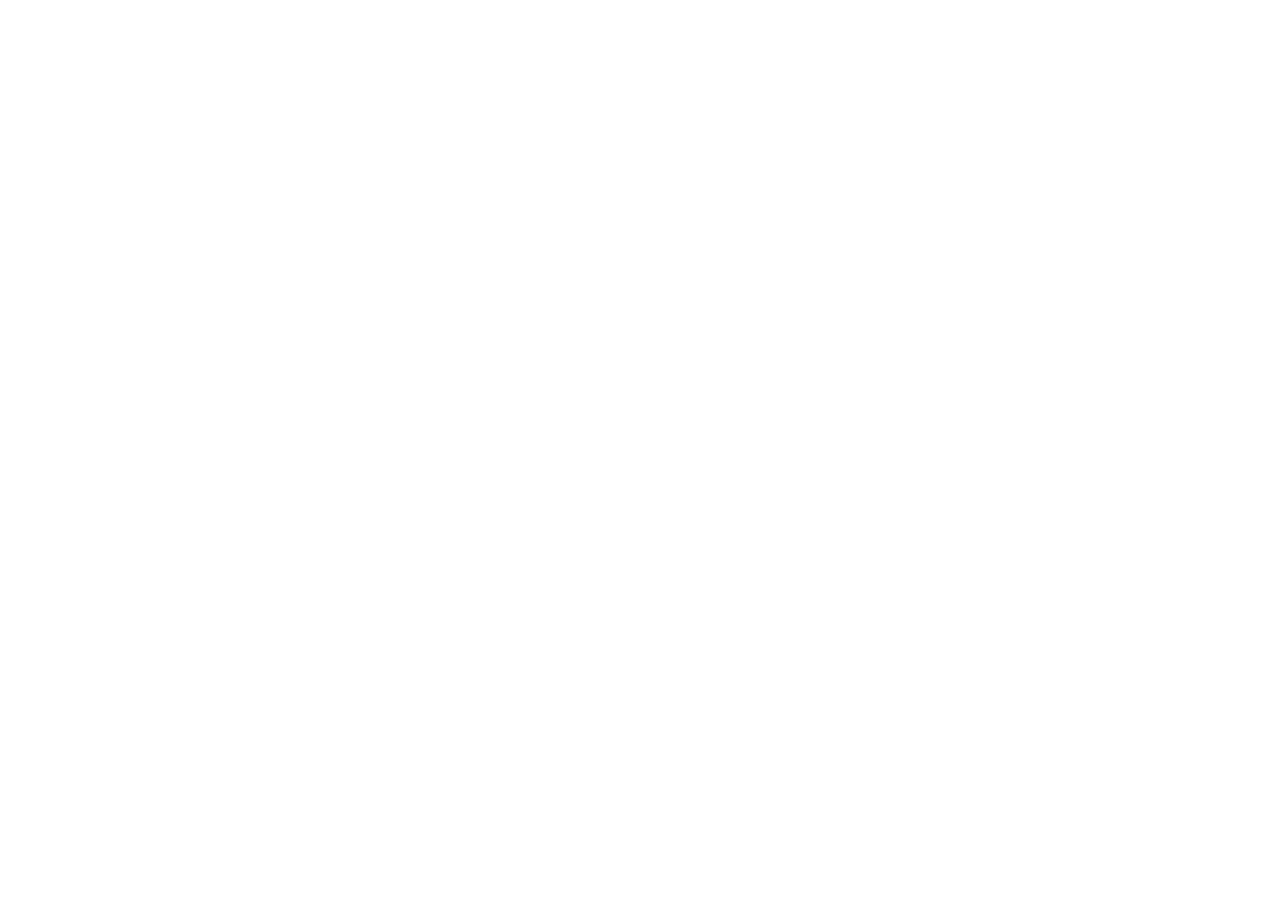
==== index.html @ 98552d1d "Init : création du dépôt, arborescence des fichiers et structure HTML de base" ====
<!DOCTYPE html>
<html lang="fr">
<head>
 <meta charset="UTF-8">
 <meta name="viewport" content="width=device-width, initial-scale=1.0">
 <title>AfriTalent — Accueil</title>
 <!-- Bootstrap 5 via CDN : feuille de style -->
 <link
href="https://cdn.jsdelivr.net/npm/bootstrap@5.3.0/dist/css/bootstrap.min.css"
rel="stylesheet">
 <!-- Votre feuille de style personnelle -->
 <link rel="stylesheet" href="css/style.css">
</head>
<body>
 <!-- Le contenu de la page sera ajoute ici -->
 <!-- Bootstrap 5 via CDN : script JavaScript -->
 <script
src="https://cdn.jsdelivr.net/npm/bootstrap@5.3.0/dist/js/bootstrap.bundle.min.js"
></script>
 <!-- Votre script JavaScript -->
 <script src="js/main.js"></script>
 </body>
</html>
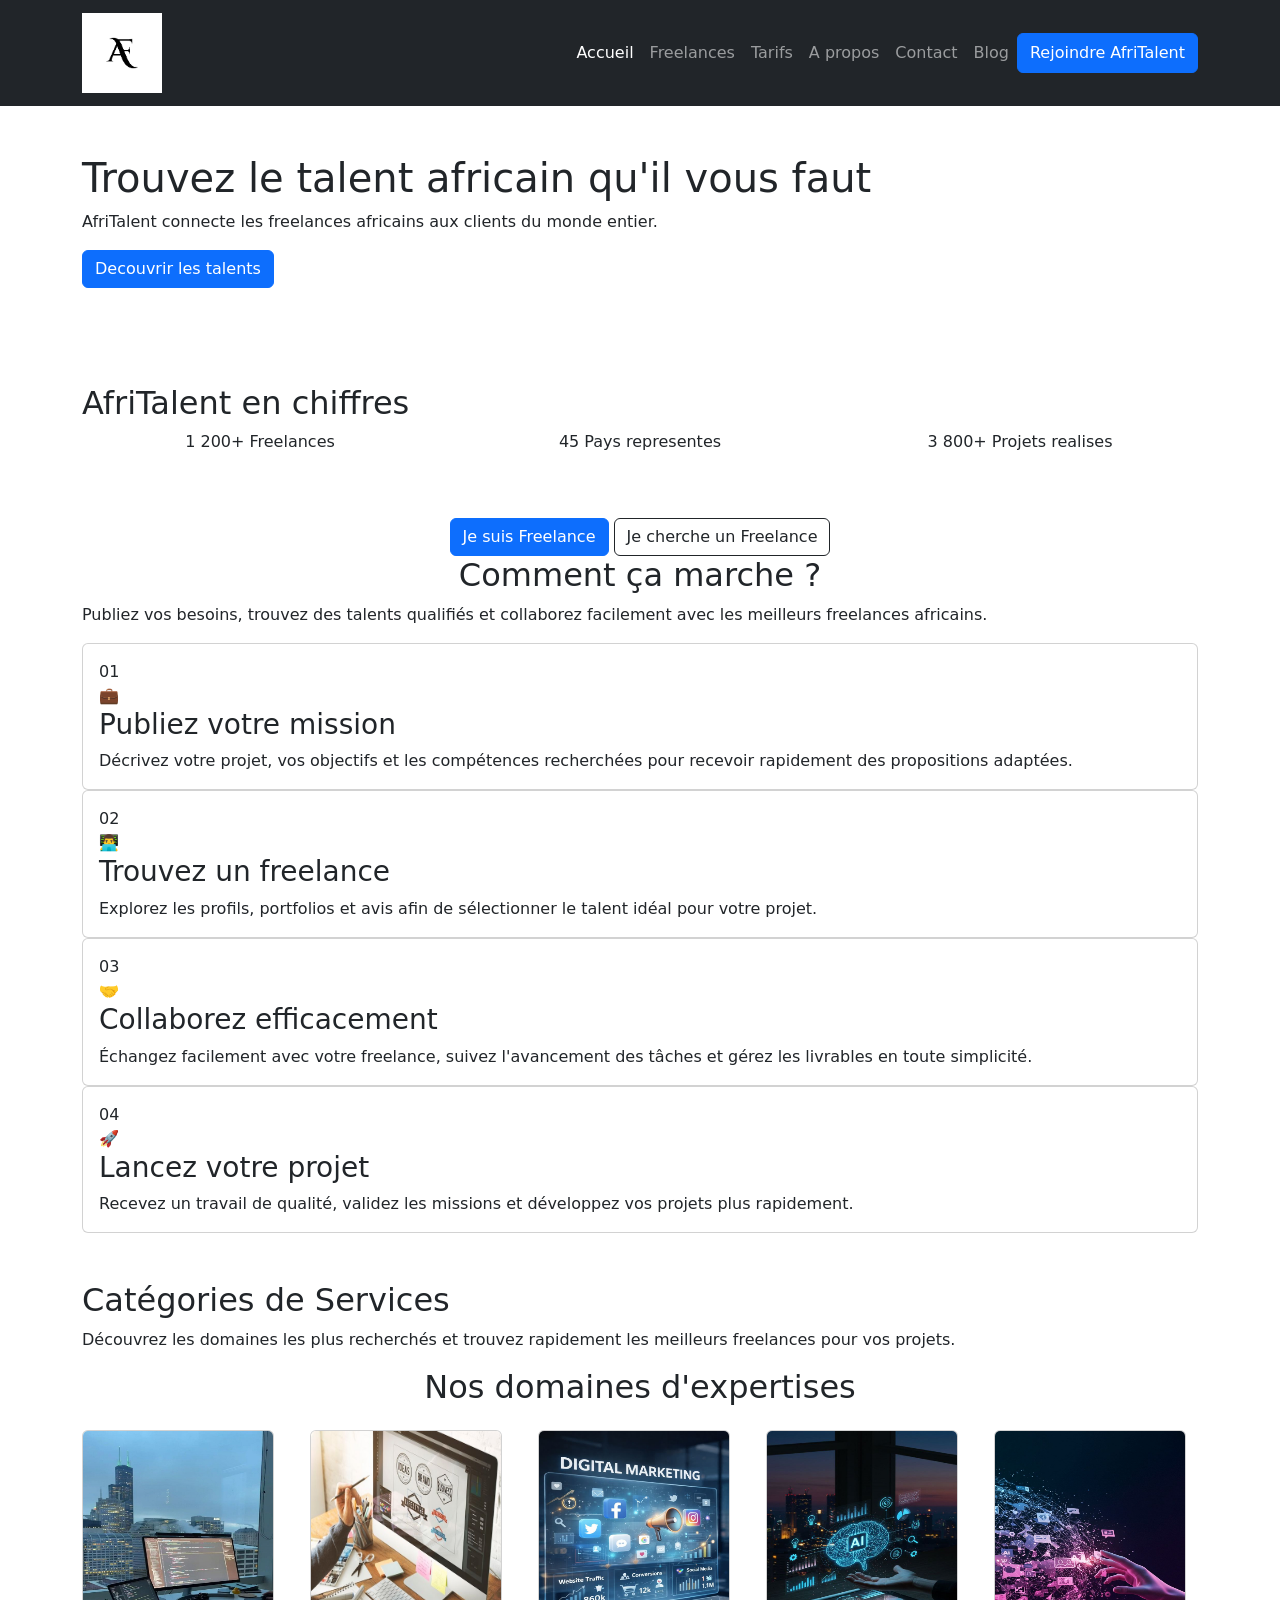
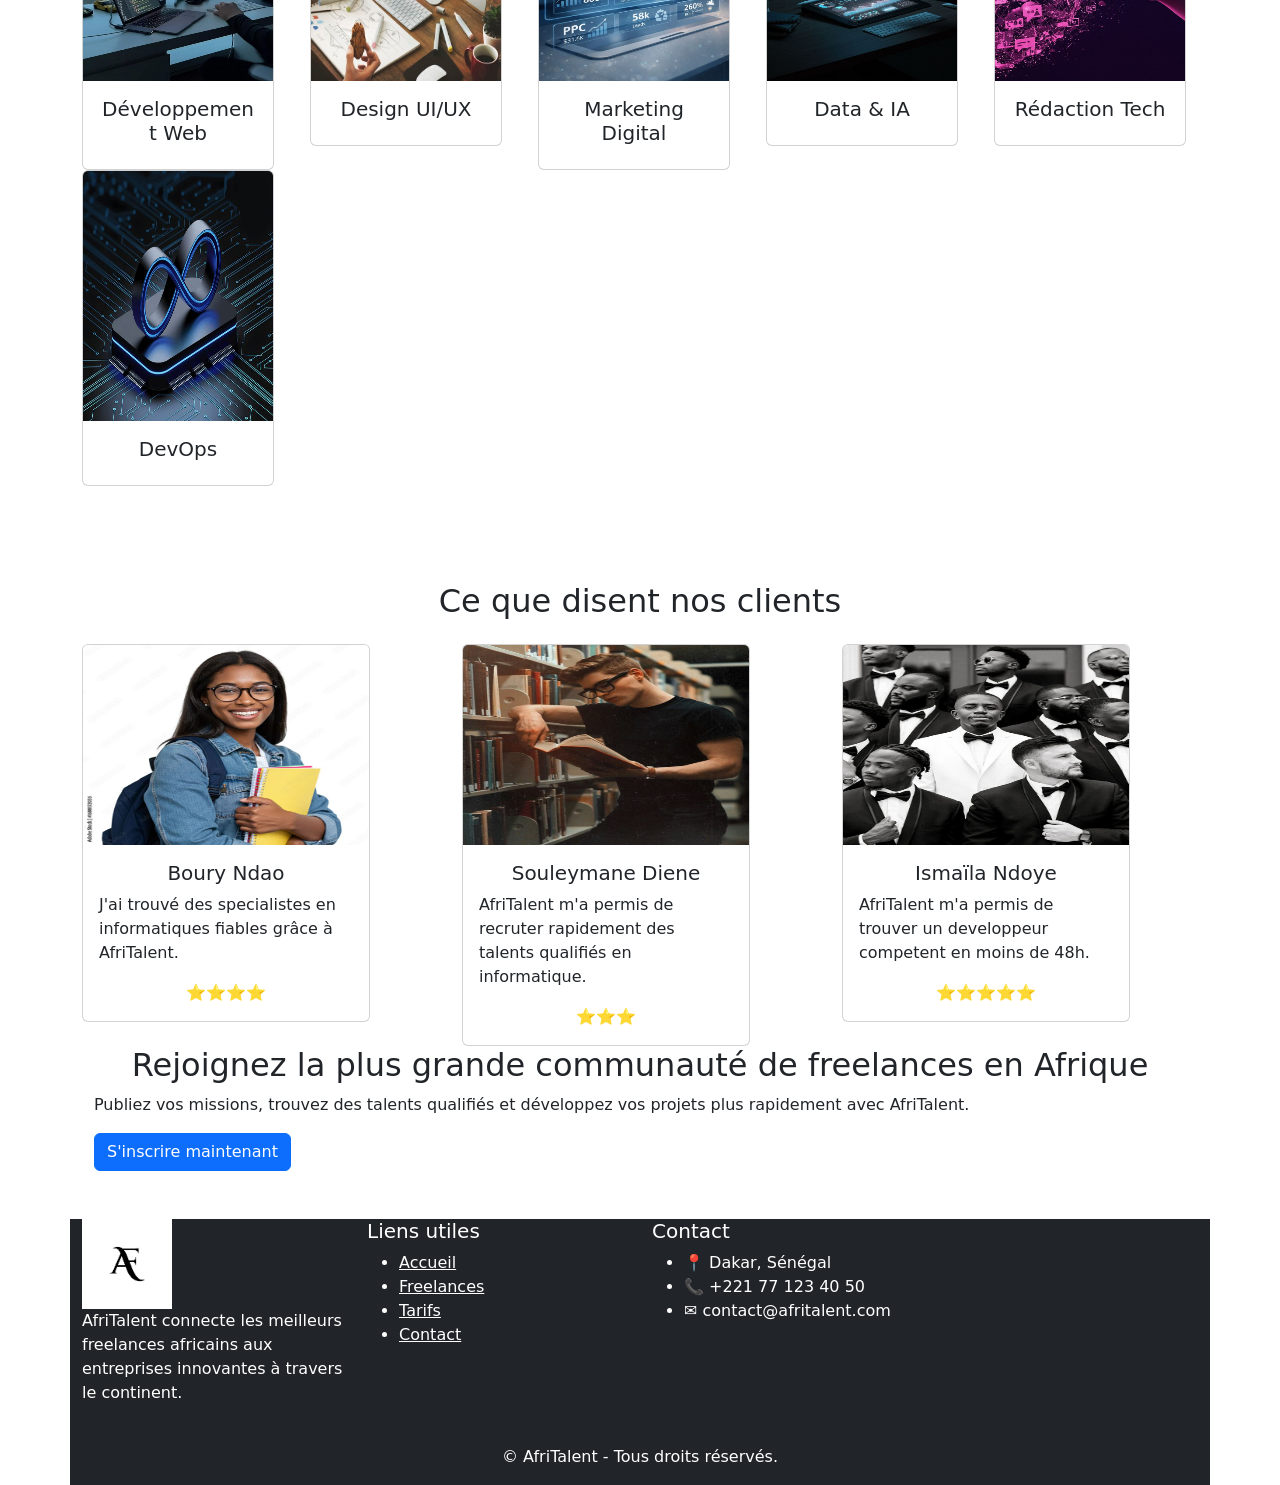
==== commit 509087a9: "HTML : structure complète des 5 pages avec sections et contenu texte" ====
--- a/index.html
+++ b/index.html
@@ -13,6 +13,417 @@
 </head>
 <body>
  <!-- Le contenu de la page sera ajoute ici -->
+  <!-- Navigation Bootstrap commune a toutes les pages -->
+ <nav class="navbar navbar-expand-lg navbar-dark bg-dark">
+ <div class="container">
+ <a class="navbar-brand" href="index.html"><img src="images/logo.png" alt="logo" width="80px"></a>
+ <button class="navbar-toggler" type="button"
+ data-bs-toggle="collapse"
+ data-bs-target="#navMenu"
+ aria-controls="navMenu"
+ aria-expanded="false"
+ aria-label="Toggle navigation">
+ <span class="navbar-toggler-icon"></span>
+ </button>
+ <div class="collapse navbar-collapse" id="navMenu">
+ <ul class="navbar-nav ms-auto">
+ <li class="nav-item"><a class="nav-link active"
+href="index.html">Accueil</a></li>
+ <li class="nav-item"><a class="nav-link"
+href="freelances.html">Freelances</a></li>
+ <li class="nav-item"><a class="nav-link"
+href="tarifs.html">Tarifs</a></li>
+ <li class="nav-item"><a class="nav-link" href="about.html">A
+propos</a></li>
+ <li class="nav-item"><a class="nav-link"
+href="contact.html">Contact</a></li>
+<li class="nav-item"><a class="nav-link"
+href="blog.html">Blog</a></li>
+
+<button class="btn btn-primary">Rejoindre AfriTalent</button>
+ </ul>
+ </div>
+ </div>
+ </nav>
+
+ <!-- Contenu principal -->
+ <main>
+ <section id="hero">
+ <div class="container py-5">
+ <h1>Trouvez le talent africain qu'il vous faut</h1>
+ <p>AfriTalent connecte les freelances africains aux clients du
+monde entier.</p>
+ <a href="freelances.html" class="btn btn-primary">Decouvrir les
+talents</a>
+ </div>
+ <section id="statistiques">
+ <div class="container py-5">
+ <h2>AfriTalent en chiffres</h2>
+ <div class="row text-center">
+ <div class="col-md-4"><p>1 200+ Freelances</p></div>
+ <div class="col-md-4"><p>45 Pays representes</p></div>
+ <div class="col-md-4"><p>3 800+ Projets realises</p></div>
+ </div>
+ </div>
+ </section>
+ </section>
+  <div class="text-center">
+
+    <a href="freelances.html" class="btn btn-primary">
+      Je suis Freelance
+    </a>
+
+    <a href="freelances.html" class="btn btn-outline-dark">
+      Je cherche un Freelance
+    </a>
+
+  </div>
+
+
+
+<section id="comment-ca-marche">
+
+  <div class="container">
+
+    <!-- TITRE -->
+    <div class="section-title">
+
+      <h2 class="text-center">
+        Comment ça marche ?
+      </h2>
+
+      <p>
+        Publiez vos besoins, trouvez des talents qualifiés et collaborez
+        facilement avec les meilleurs freelances africains.
+      </p>
+
+    </div>
+
+    <div class="bento-grid">
+
+      <div class="card bento-card card-large">
+
+        <div class="card-body">
+
+          <span class="step-number">
+            01
+          </span>
+
+          <div class="icon">
+            💼
+          </div>
+
+          <h3 class="card-title">
+            Publiez votre mission
+          </h3>
+
+          <p class="card-text">
+            Décrivez votre projet, vos objectifs et les compétences recherchées
+            pour recevoir rapidement des propositions adaptées.
+          </p>
+
+        </div>
+
+      </div>
+
+      <div class="card bento-card">
+
+        <div class="card-body">
+
+          <span class="step-number">
+            02
+          </span>
+
+          <div class="icon">
+            👨‍💻
+          </div>
+
+          <h3 class="card-title">
+            Trouvez un freelance
+          </h3>
+
+          <p class="card-text">
+            Explorez les profils, portfolios et avis afin de sélectionner
+            le talent idéal pour votre projet.
+          </p>
+
+        </div>
+
+      </div>
+
+      <div class="card bento-card card-tall">
+        <div class="card-body">
+          <span class="step-number">
+            03
+          </span>
+
+          <div class="icon">
+            🤝
+          </div>
+
+          <h3 class="card-title">
+            Collaborez efficacement
+          </h3>
+
+          <p class="card-text">
+            Échangez facilement avec votre freelance, suivez l'avancement
+            des tâches et gérez les livrables en toute simplicité.
+          </p>
+
+        </div>
+
+      </div>
+
+      <div class="card bento-card">
+
+        <div class="card-body">
+
+          <span class="step-number">
+            04
+          </span>
+
+          <div class="icon">
+            🚀
+          </div>
+
+          <h3 class="card-title">
+            Lancez votre projet
+          </h3>
+
+          <p class="card-text">
+            Recevez un travail de qualité, validez les missions et développez
+            vos projets plus rapidement.
+          </p>
+        </div>
+      </div>
+    </div>
+  </div>
+</section>
+</section>
+ 
+ <section id="services">
+ <div class="container py-5">
+  <div class="section-title">
+
+    <h2>
+      Catégories de Services
+    </h2>
+
+    <p>
+      Découvrez les domaines les plus recherchés et trouvez rapidement
+       les meilleurs freelances pour vos projets.
+    </p>
+
+  </div>
+ <h2 class="text-center">Nos domaines d'expertises</h2>
+ <div class="row mt-4">
+      <div class="col">
+        <div class="card" style="width: 12rem;">
+          <img src="images/img3.jpeg" class="card-img-top" alt="" height="250px">
+          <div class="card-body">
+            <h5 class="card-title text-center">Développement Web</h5>
+          </div>
+        </div>
+      </div>
+      <div class="col">
+        <div class="card" style="width: 12rem;">
+          <img src="images/WhatsApp Image 2026-04-18 at 20.21.44.jpeg" class="card-img-top" alt="" height="250px">
+          <div class="card-body">
+            <h5 class="card-title text-center">Design UI/UX</h5>
+          </div>
+        </div>
+      </div>
+      <div class="col">
+        <div class="card" style="width: 12rem;">
+          <img src="images/WhatsApp Image 2026-04-18 at 20.21.44 (1).jpeg" class="card-img-top" alt="" height="250px">
+          <div class="card-body">
+            <h5 class="card-title text-center">Marketing Digital</h5>
+          </div>
+        </div>
+      </div>
+      <div class="col">
+        <div class="card" style="width: 12rem;">
+          <img src="images/ia.jpeg" class="card-img-top" alt="" height="250px">
+          <div class="card-body">
+            <h5 class="card-title text-center">Data & IA</h5>
+          </div>
+        </div>
+      </div>
+      <div class="col">
+        <div class="card" style="width: 12rem;">
+          <img src="images/red.jpeg" class="card-img-top" alt="" height="250px">
+          <div class="card-body">
+            <h5 class="card-title text-center">Rédaction Tech</h5>
+          </div>
+        </div>
+      </div>
+      <div class="col">
+        <div class="card" style="width: 12rem;">
+          <img src="images/Dev.jpeg" class="card-img-top" alt="" height="250px">
+          <div class="card-body">
+            <h5 class="card-title text-center">DevOps</h5>
+          </div>
+        </div>
+      </div>
+    </div>
+ </div>
+ </section>
+ 
+
+ <section id="temoignages">
+ <div class="container py-5">
+ <h2 class="text-center">Ce que disent nos clients</h2>
+
+<div class="row mt-4">
+      <div class="col">
+        <div class="card" style="width: 18rem;">
+          <img src="images/tem.jpeg" class="card-img-top" alt="" height="200px">
+          <div class="card-body">
+            <h5 class="card-title text-center">Boury Ndao</h5>
+            <p class="card-text">J'ai trouvé des specialistes en informatiques fiables grâce à AfriTalent.</p>
+            <div class="text-center">⭐⭐⭐⭐ </div>
+          </div>
+        </div>
+      </div>
+      <div class="col">
+        <div class="card" style="width: 18rem;">
+          <img src="images/tem1.jpeg" class="card-img-top" alt="" height="200px">
+          <div class="card-body">
+            <h5 class="card-title text-center">Souleymane Diene</h5>
+            <p class="card-text">AfriTalent m'a permis de recruter rapidement des talents qualifiés en informatique.</p>
+            <div class="text-center">⭐⭐⭐ </div>
+          </div>
+        </div>
+      </div>
+      <div class="col">
+        <div class="card" style="width: 18rem;">
+          <img src="images/WhatsApp Image 2026-05-12 at 22.22.07.jpeg" class="card-img-top" alt="" height="200px">
+          <div class="card-body">
+            <h5 class="card-title text-center">Ismaïla Ndoye</h5>
+            <p class="card-text">AfriTalent m'a permis de trouver un developpeur competent en moins de 48h.</p>
+            <div class="text-center">⭐⭐⭐⭐⭐</div>
+          </div>
+        </div>
+      </div>
+    </div>
+
+
+<section id="cta">
+  <div class="cta-overlay">
+    <div class="container">
+      <div class="cta-content">
+        <h2 class="text-center">
+          Rejoignez la plus grande communauté de freelances en Afrique
+        </h2>
+        <p>
+          Publiez vos missions, trouvez des talents qualifiés et développez
+          vos projets plus rapidement avec AfriTalent.
+        </p>
+        <a href="freelances.html" class="btn btn-primary">
+          S'inscrire maintenant
+        </a>
+      </div>
+    </div>
+  </div>
+</section>
+
+
+ </div>
+ </section>
+ </main>
+ 
+
+<footer id="footer">
+
+  <div class="container">
+
+    <div class="row bg-dark">
+
+      <div class="col-lg-3 col-md-6 mb-4">
+
+        <div class="footer-logo">
+
+          <img
+            src="images/logo.png"
+            alt="Logo AfriTalent"
+            width="90"
+          >
+
+        </div>
+
+        <p class="footer-description text-white">
+          AfriTalent connecte les meilleurs freelances africains
+          aux entreprises innovantes à travers le continent.
+        </p>
+
+      </div>
+
+      <div class="col-lg-3 col-md-6 mb-4 text-white">
+
+        <h5 class="text-white">
+          Liens utiles
+        </h5>
+
+        <ul class="footer-links">
+
+          <li>
+            <a href="index.html" class="text-white">Accueil</a>
+          </li>
+
+          <li>
+            <a href="freelances.html" class="text-white">Freelances</a>
+          </li>
+
+          <li>
+            <a href="tarifs.html" class="text-white">Tarifs</a>
+          </li>
+
+          <li>
+            <a href="contact.html" class="text-white">Contact</a>
+          </li>
+
+        </ul>
+
+      </div>
+
+      <div class="col-lg-3 col-md-6 mb-4 text-white">
+
+        <h5>
+          Contact
+        </h5>
+
+        <ul class="footer-contact">
+
+          <li>
+            📍 Dakar, Sénégal
+          </li>
+
+          <li>
+            📞 +221 77 123 40 50
+          </li>
+
+          <li>
+            ✉️ contact@afritalent.com
+          </li>
+
+        </ul>
+
+      </div>
+      
+
+      <div>
+
+        <p class="text-center text-white">
+          © <span id="year"></span> AfriTalent - Tous droits réservés.
+        </p>
+    </div>
+    </div>
+  </div>
+
+</footer>
+
+
+ 
  <!-- Bootstrap 5 via CDN : script JavaScript -->
  <script
 src="https://cdn.jsdelivr.net/npm/bootstrap@5.3.0/dist/js/bootstrap.bundle.min.js"
@@ -20,4 +431,4 @@
  <!-- Votre script JavaScript -->
  <script src="js/main.js"></script>
  </body>
-</html>+</html>
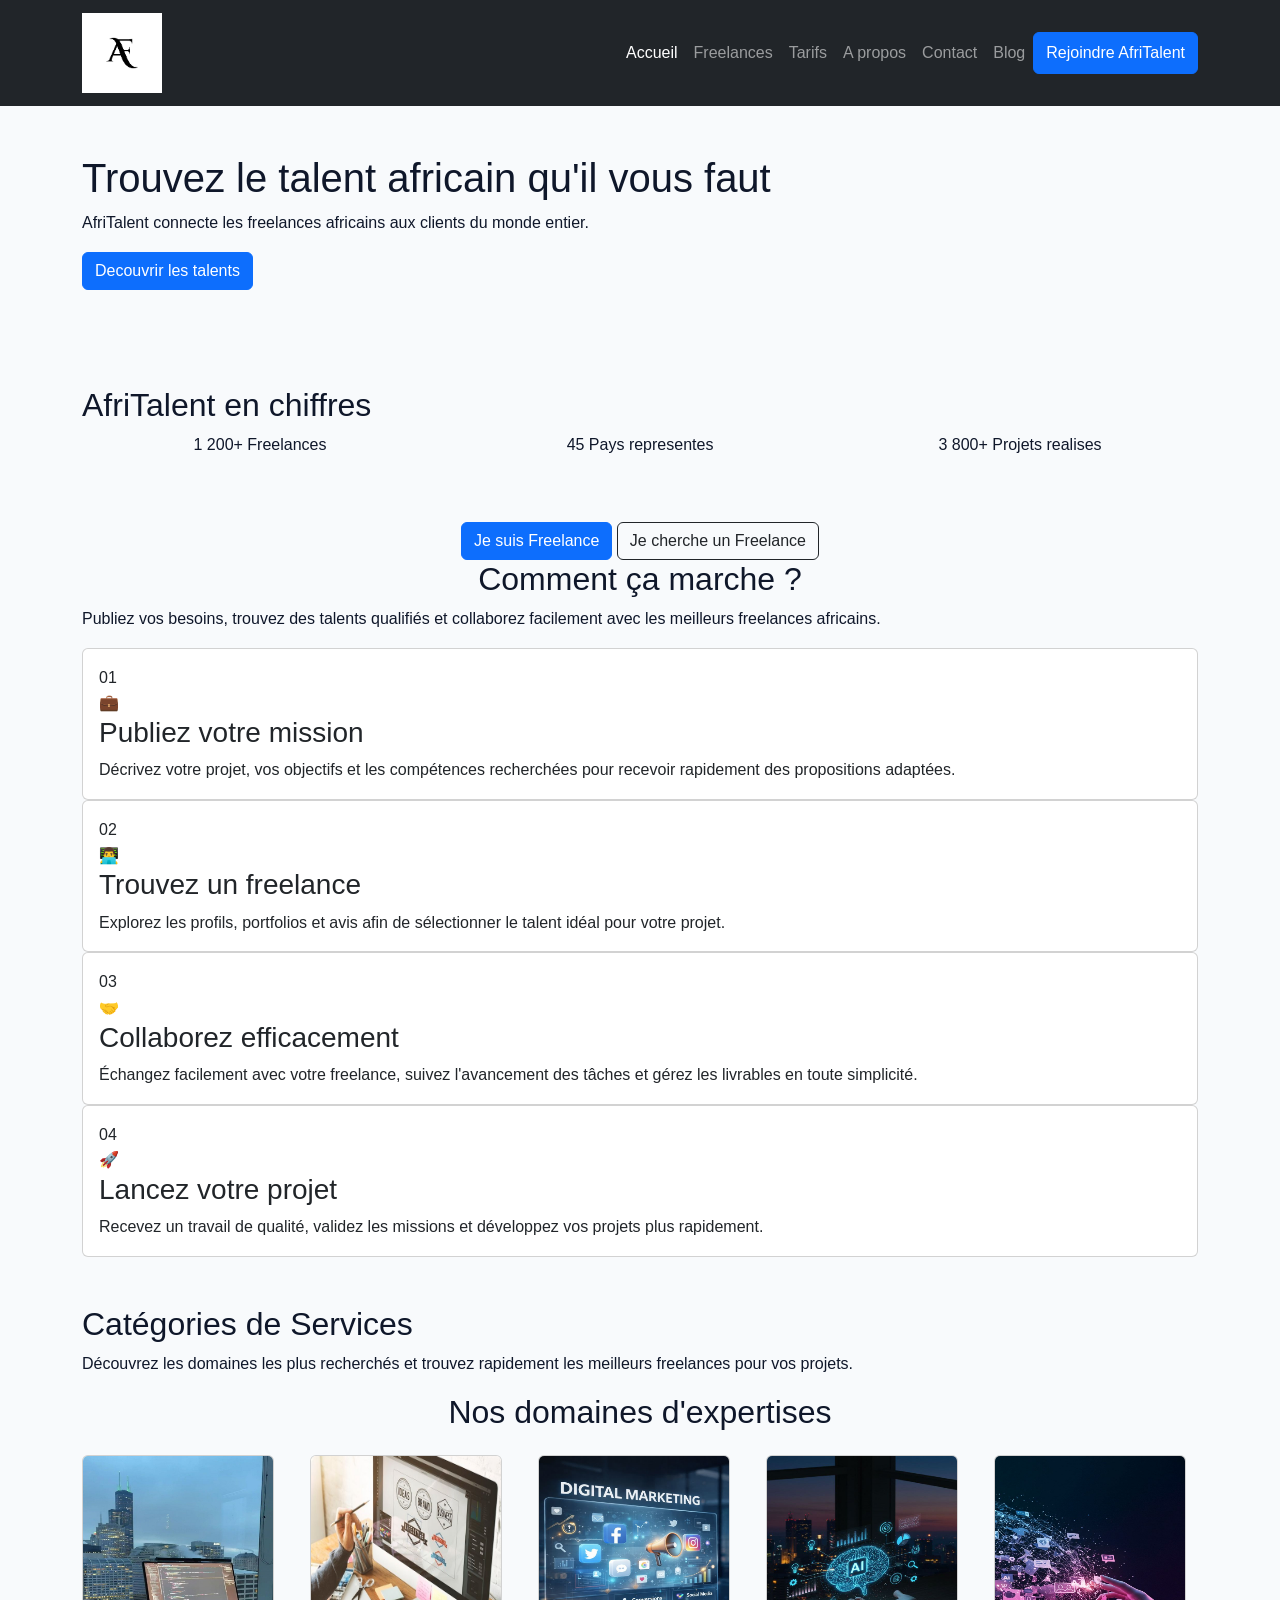
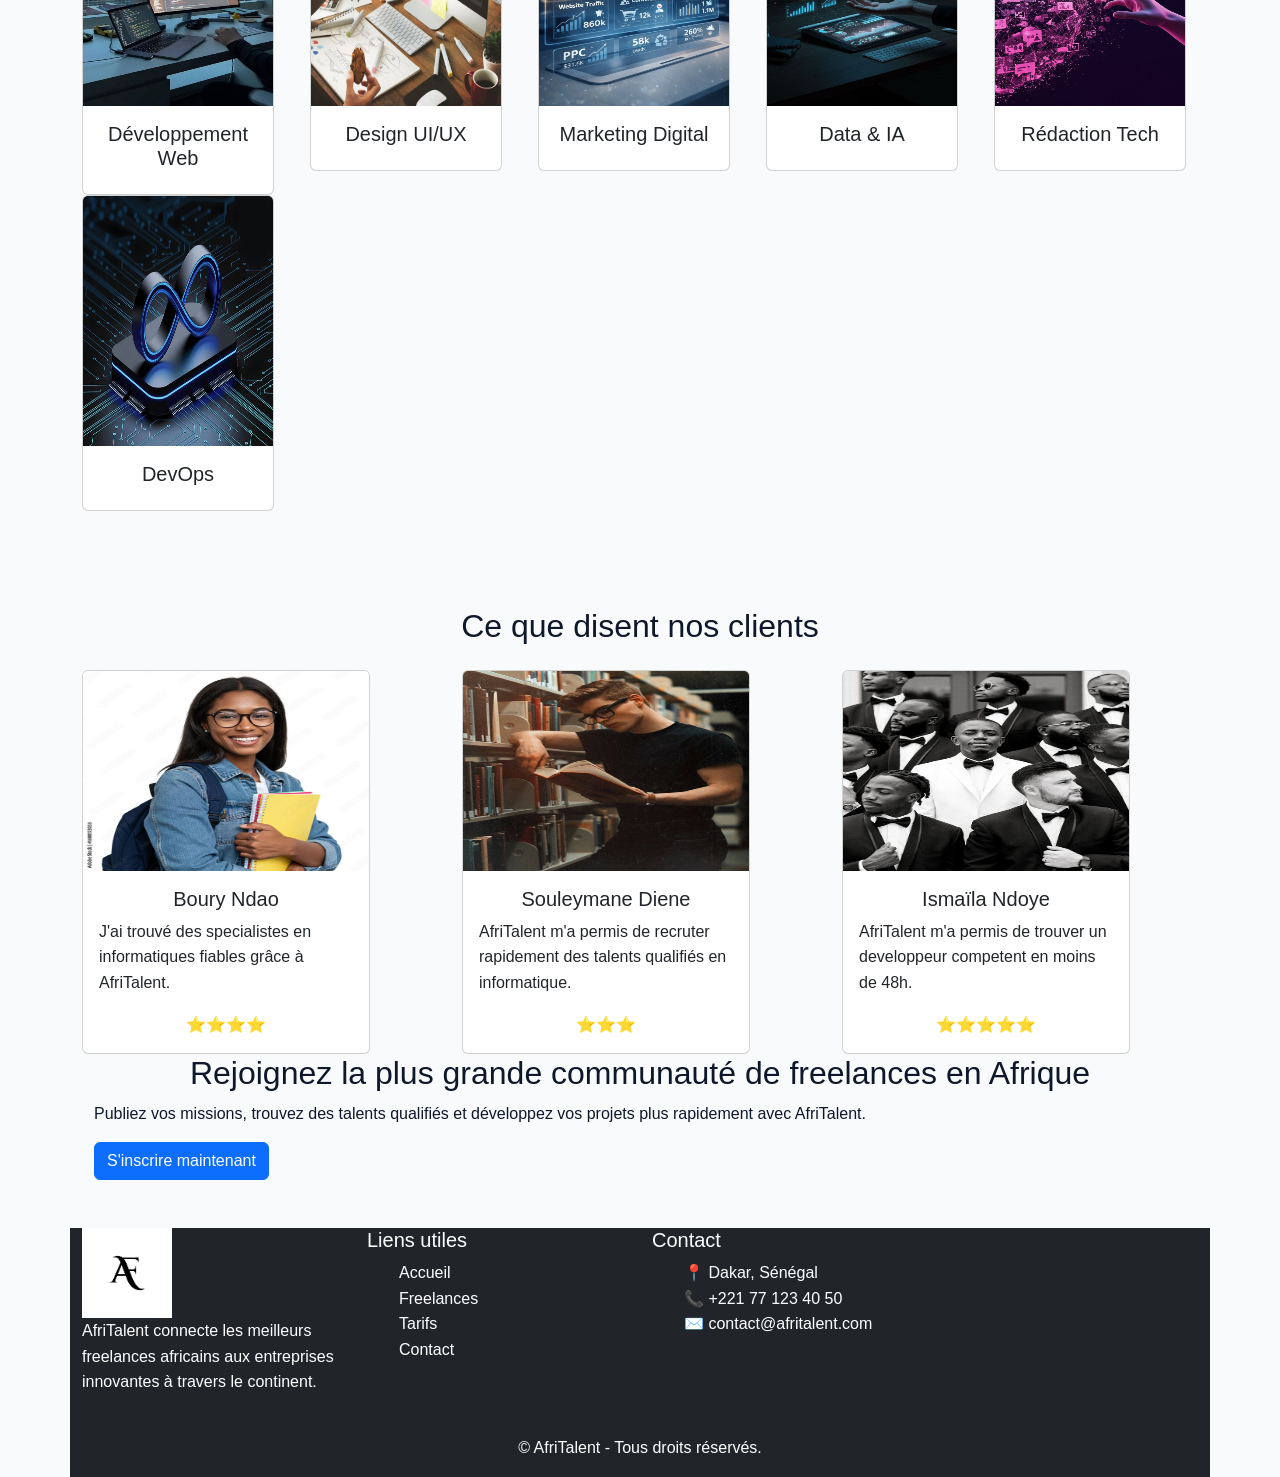
==== commit 2b80d8db: "CSS : variables, typographie, layout général et styles de base" ====
--- a/index.html
+++ b/index.html
@@ -40,6 +40,8 @@
 <li class="nav-item"><a class="nav-link"
 href="blog.html">Blog</a></li>
 
+
+
 <button class="btn btn-primary">Rejoindre AfriTalent</button>
  </ul>
  </div>
--- a/css/style.css
+++ b/css/style.css
@@ -0,0 +1,135 @@
+:root {
+  /* Couleurs */
+  --color-primary: #2563eb;
+  --color-secondary: #1e293b;
+  --color-background: #f8fafc;
+  --color-surface: #ffffff;
+  --color-border: #e2e8f0;
+  --color-text: #0f172a;
+
+  /* Polices */
+  --font-main: "Inter", sans-serif;
+  --font-title: "Poppins", sans-serif;
+
+  /* Tailles de texte */
+  --text-sm: 0.875rem;
+  --text-md: 1rem;
+  --text-lg: 1.5rem;
+
+  /* Espacements */
+  --spacing-sm: 0.5rem;
+  --spacing-md: 1rem;
+  --spacing-lg: 2rem;
+
+  /* Bordures */
+  --radius-sm: 6px;
+  --radius-md: 12px;
+}
+
+
+
+/* Import Google Fonts */
+@import url('https://fonts.googleapis.com/css2?family=Inter:wght@400;500;600;700&family=Poppins:wght@500;600;700&display=swap');
+
+/* Variables */
+:root {
+  --font-main: "Inter", sans-serif;
+  --font-title: "Poppins", sans-serif;
+}
+
+/* Application des polices */
+body {
+  font-family: var(--font-main);
+}
+
+h1,
+h2,
+h3,
+h4,
+h5,
+h6 {
+  font-family: var(--font-title);
+}
+
+
+
+:root {
+  /* Palette principale */
+  --color-primary: #2563eb;       /* Bleu principal */
+  --color-primary-dark: #0000ff;  /* Bleu foncé */
+
+  /* Couleurs de fond */
+  --color-background: #f8fafc;    /* Fond global */
+  --color-surface: #ffffff;       /* Cartes / sections */
+
+  /* Texte */
+  --color-text: #0f172a;          /* Texte principal */
+  --color-text-light: #64748b;    /* Texte secondaire */
+
+  /* États */
+  --color-success: #00ff00;       /* Succès */
+  --color-warning: #f59e0b;       /* Avertissement */
+  --color-danger: #dc2626;        /* Erreur */
+
+  /* Bordures */
+  --color-border: #e2e8f0;
+}
+
+
+
+   /* RESET CSS */
+
+*,
+*::before,
+*::after {
+  margin: 0;
+  padding: 0;
+  box-sizing: border-box;
+}
+
+   /* BASE HTML */
+
+html {
+  font-size: 16px;
+  scroll-behavior: smooth;
+}
+
+/* =========================
+   BODY
+========================= */
+
+body {
+  font-family: "Inter", sans-serif;
+  line-height: 1.6;
+
+  background-color: #f8fafc;
+  color: #0f172a;
+
+  min-height: 100vh;
+}
+
+/* =========================
+   ÉLÉMENTS DE BASE
+========================= */
+
+img {
+  max-width: 100%;
+  display: block;
+}
+
+a {
+  text-decoration: none;
+  color: inherit;
+}
+
+ul,
+ol {
+  list-style: none;
+}
+
+button,
+input,
+textarea,
+select {
+  font: inherit;
+}
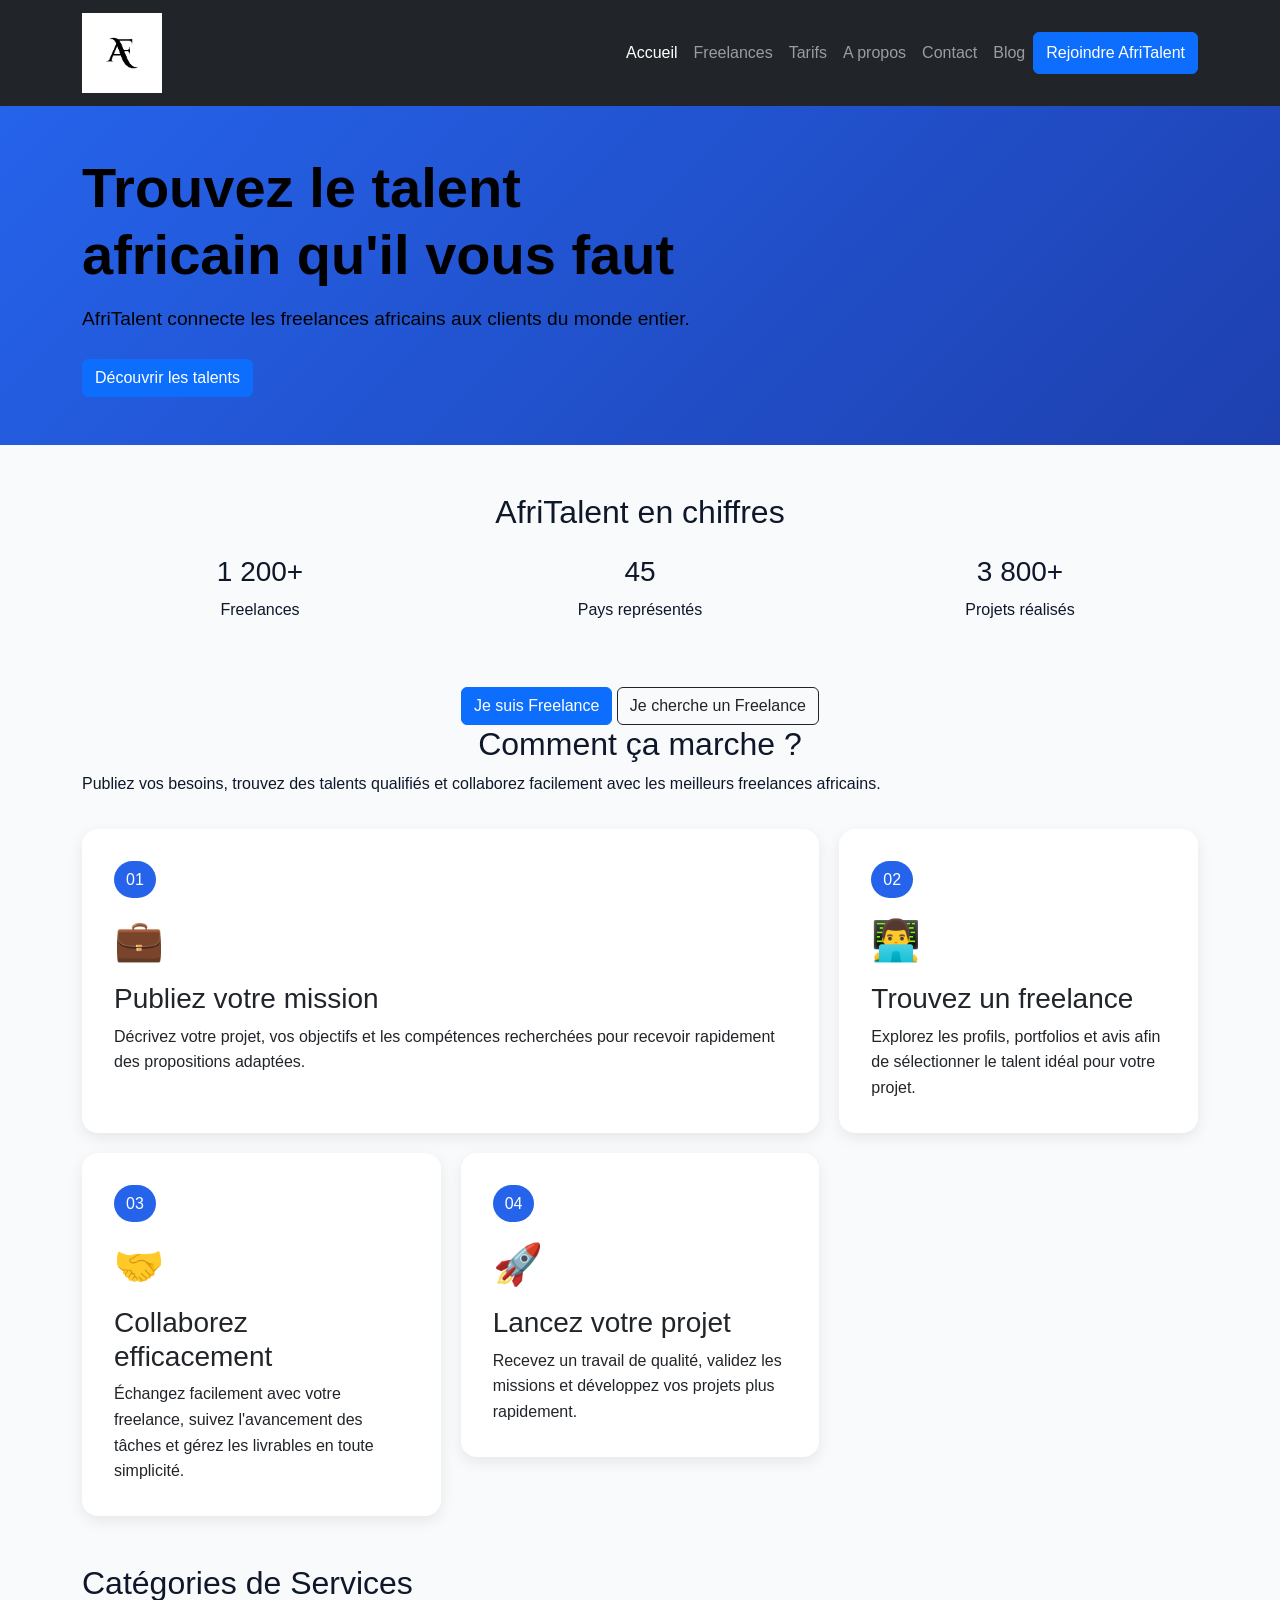
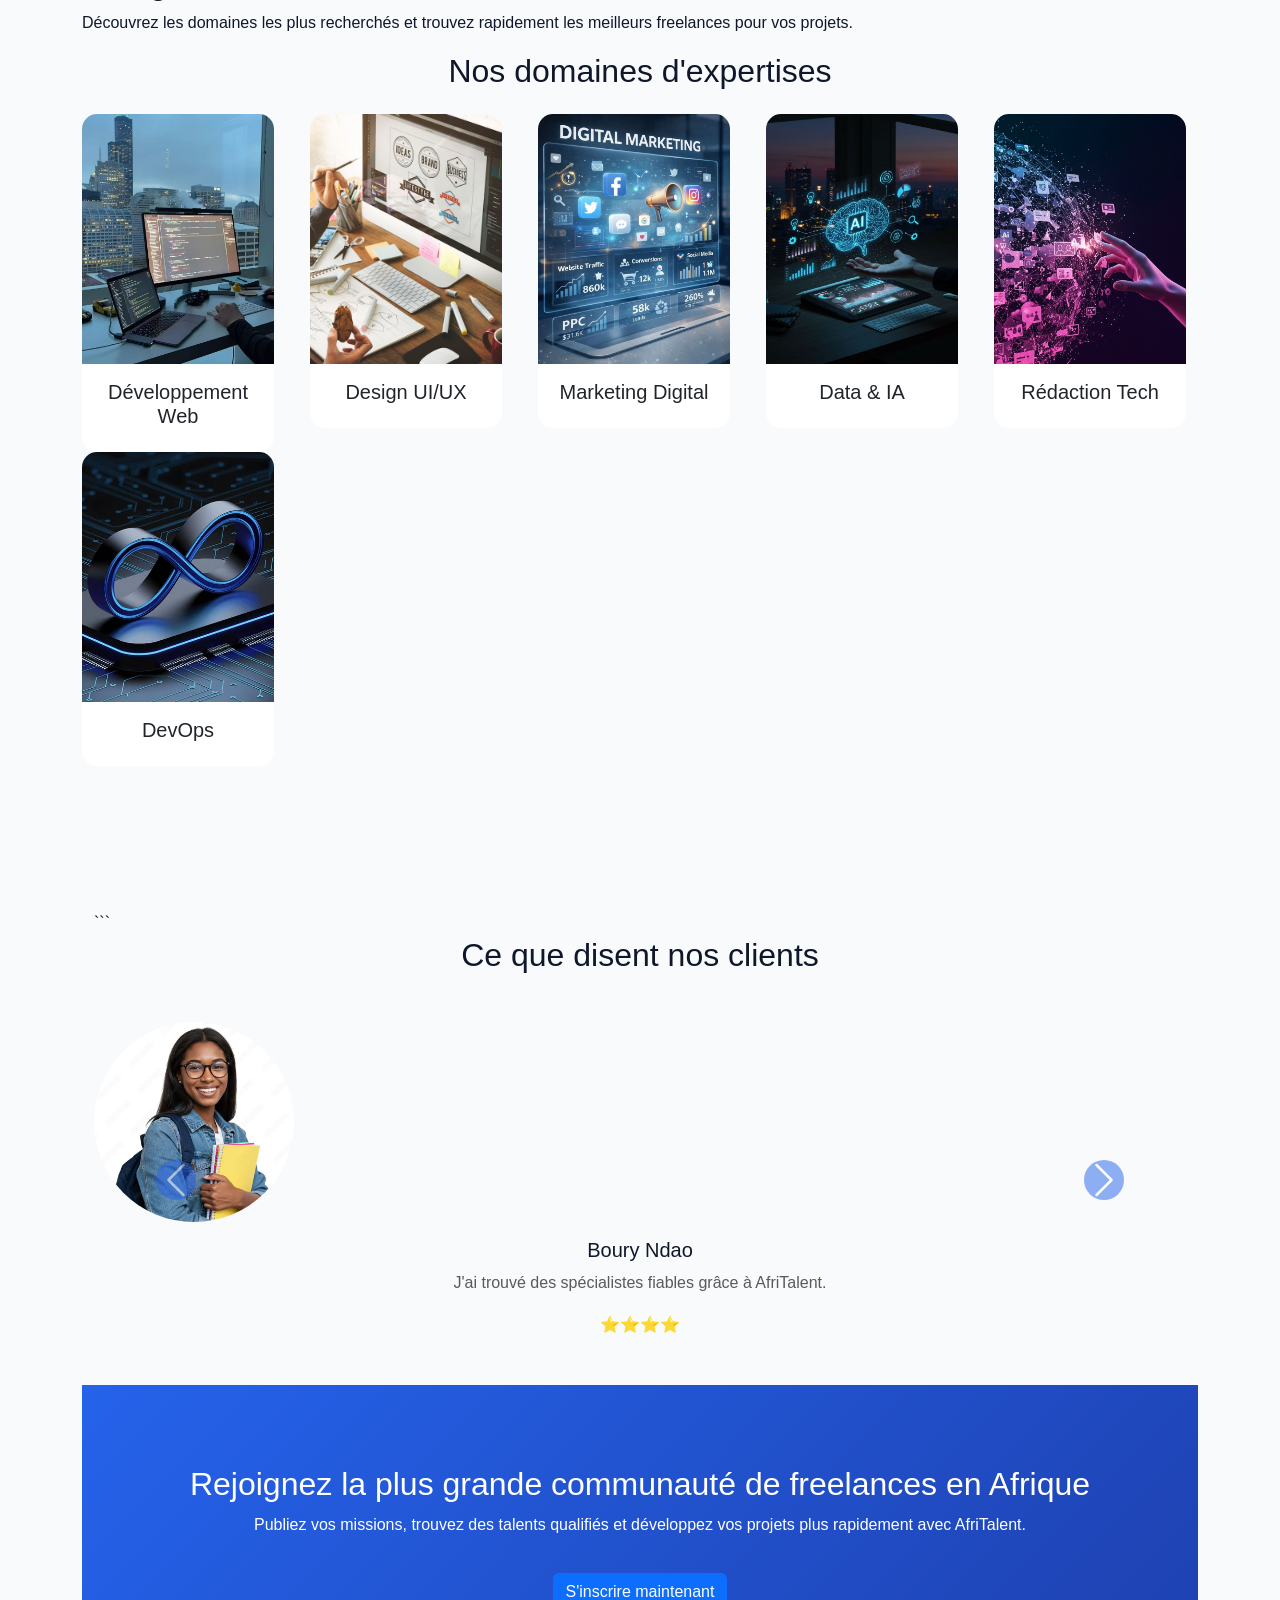
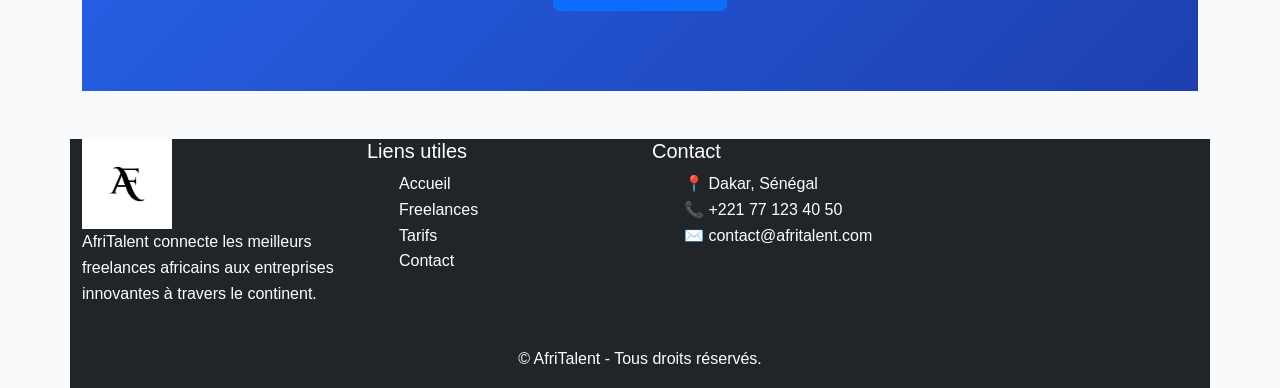
==== commit 35bdfa10: "CSS : Bento Grid, sections hero et catégories, effets hover" ====
--- a/index.html
+++ b/index.html
@@ -50,25 +50,56 @@
 
  <!-- Contenu principal -->
  <main>
- <section id="hero">
- <div class="container py-5">
- <h1>Trouvez le talent africain qu'il vous faut</h1>
- <p>AfriTalent connecte les freelances africains aux clients du
-monde entier.</p>
- <a href="freelances.html" class="btn btn-primary">Decouvrir les
-talents</a>
- </div>
- <section id="statistiques">
- <div class="container py-5">
- <h2>AfriTalent en chiffres</h2>
- <div class="row text-center">
- <div class="col-md-4"><p>1 200+ Freelances</p></div>
- <div class="col-md-4"><p>45 Pays representes</p></div>
- <div class="col-md-4"><p>3 800+ Projets realises</p></div>
- </div>
- </div>
- </section>
- </section>
+<section id="hero">
+  <div class="container py-5 hero-grid">
+
+<div class="hero-text">
+  <h1>Trouvez le talent africain qu'il vous faut</h1>
+  <p>AfriTalent connecte les freelances africains aux clients du monde entier.</p>
+
+  <a href="freelances.html" class="btn btn-primary">
+    Découvrir les talents
+  </a>
+</div>
+
+  </div>
+</section>
+
+<!-- STATISTIQUES -->
+
+<section id="statistiques">
+  <div class="container py-5">
+
+<h2 class="text-center mb-4">AfriTalent en chiffres</h2>
+
+<div class="row text-center">
+
+  <div class="col-md-4">
+    <div class="stat-card">
+      <h3>1 200+</h3>
+      <p>Freelances</p>
+    </div>
+  </div>
+
+  <div class="col-md-4">
+    <div class="stat-card">
+      <h3>45</h3>
+      <p>Pays représentés</p>
+    </div>
+  </div>
+
+  <div class="col-md-4">
+    <div class="stat-card">
+      <h3>3 800+</h3>
+      <p>Projets réalisés</p>
+    </div>
+  </div>
+
+</div>
+
+  </div>
+</section>
+
   <div class="text-center">
 
     <a href="freelances.html" class="btn btn-primary">
@@ -274,40 +305,86 @@
 
  <section id="temoignages">
  <div class="container py-5">
- <h2 class="text-center">Ce que disent nos clients</h2>
-
-<div class="row mt-4">
-      <div class="col">
-        <div class="card" style="width: 18rem;">
-          <img src="images/tem.jpeg" class="card-img-top" alt="" height="200px">
-          <div class="card-body">
-            <h5 class="card-title text-center">Boury Ndao</h5>
-            <p class="card-text">J'ai trouvé des specialistes en informatiques fiables grâce à AfriTalent.</p>
-            <div class="text-center">⭐⭐⭐⭐ </div>
-          </div>
-        </div>
-      </div>
-      <div class="col">
-        <div class="card" style="width: 18rem;">
-          <img src="images/tem1.jpeg" class="card-img-top" alt="" height="200px">
-          <div class="card-body">
-            <h5 class="card-title text-center">Souleymane Diene</h5>
-            <p class="card-text">AfriTalent m'a permis de recruter rapidement des talents qualifiés en informatique.</p>
-            <div class="text-center">⭐⭐⭐ </div>
-          </div>
-        </div>
-      </div>
-      <div class="col">
-        <div class="card" style="width: 18rem;">
-          <img src="images/WhatsApp Image 2026-05-12 at 22.22.07.jpeg" class="card-img-top" alt="" height="200px">
-          <div class="card-body">
-            <h5 class="card-title text-center">Ismaïla Ndoye</h5>
-            <p class="card-text">AfriTalent m'a permis de trouver un developpeur competent en moins de 48h.</p>
-            <div class="text-center">⭐⭐⭐⭐⭐</div>
-          </div>
-        </div>
-      </div>
-    </div>
+
+
+    <section id="temoignages" class="py-5">
+
+  <div class="container">
+
+```
+<h2 class="text-center mb-5">
+  Ce que disent nos clients
+</h2>
+
+<!-- CAROUSEL BOOTSTRAP -->
+<div id="testimonialCarousel" class="carousel slide" data-bs-ride="carousel">
+
+  <div class="carousel-inner">
+
+    <!-- Slide 1 -->
+    <div class="carousel-item active">
+      <div class="testimonial-card text-center mx-auto">
+
+        <img src="images/tem.jpeg" class="rounded-circle mb-3" width="200" height="200">
+
+        <h5>Boury Ndao</h5>
+        <p class="text-muted">
+          J'ai trouvé des spécialistes fiables grâce à AfriTalent.
+        </p>
+        <span>⭐⭐⭐⭐</span>
+
+      </div>
+    </div>
+
+    <!-- Slide 2 -->
+    <div class="carousel-item">
+      <div class="testimonial-card text-center mx-auto">
+
+        <img src="images/tem1.jpeg" class="rounded-circle mb-3" width="200" height="200">
+
+        <h5>Souleymane Diene</h5>
+        <p class="text-muted">
+          Plateforme rapide et efficace pour recruter des talents.
+        </p>
+        <span>⭐⭐⭐⭐</span>
+
+      </div>
+    </div>
+
+    <!-- Slide 3 -->
+    <div class="carousel-item">
+      <div class="testimonial-card text-center mx-auto">
+
+        <img src="images/WhatsApp Image 2026-05-12 at 22.22.07.jpeg"
+             class="rounded-circle mb-3 img-center"
+             width="200"
+             height="200">
+
+        <h5>Ismaïla Ndoye</h5>
+        <p class="text-muted">
+          J'ai trouvé un développeur compétent en 48h.
+        </p>
+        <span>⭐⭐⭐⭐⭐</span>
+
+      </div>
+    </div>
+
+  </div>
+
+  <!-- CONTROLES -->
+  <button class="carousel-control-prev" type="button" data-bs-target="#testimonialCarousel" data-bs-slide="prev">
+    <span class="carousel-control-prev-icon"></span>
+  </button>
+
+  <button class="carousel-control-next" type="button" data-bs-target="#testimonialCarousel" data-bs-slide="next">
+    <span class="carousel-control-next-icon"></span>
+  </button>
+
+</div>
+
+  </div>
+
+</section>
 
 
 <section id="cta">
--- a/css/style.css
+++ b/css/style.css
@@ -4,7 +4,7 @@
   --color-secondary: #1e293b;
   --color-background: #f8fafc;
   --color-surface: #ffffff;
-  --color-border: #e2e8f0;
+  --color-border: #0f172a;
   --color-text: #0f172a;
 
   /* Polices */
@@ -56,11 +56,11 @@
 :root {
   /* Palette principale */
   --color-primary: #2563eb;       /* Bleu principal */
-  --color-primary-dark: #0000ff;  /* Bleu foncé */
+  /* --color-primary-dark: #0000ff;  Bleu foncé */
 
   /* Couleurs de fond */
   --color-background: #f8fafc;    /* Fond global */
-  --color-surface: #ffffff;       /* Cartes / sections */
+  /* --color-surface: #ffffff;       Cartes / sections */
 
   /* Texte */
   --color-text: #0f172a;          /* Texte principal */
@@ -71,7 +71,6 @@
   --color-warning: #f59e0b;       /* Avertissement */
   --color-danger: #dc2626;        /* Erreur */
 
-  /* Bordures */
   --color-border: #e2e8f0;
 }
 
@@ -87,16 +86,12 @@
   box-sizing: border-box;
 }
 
-   /* BASE HTML */
 
 html {
   font-size: 16px;
   scroll-behavior: smooth;
 }
 
-/* =========================
-   BODY
-========================= */
 
 body {
   font-family: "Inter", sans-serif;
@@ -107,10 +102,6 @@
 
   min-height: 100vh;
 }
-
-/* =========================
-   ÉLÉMENTS DE BASE
-========================= */
 
 img {
   max-width: 100%;
@@ -133,3 +124,259 @@
 select {
   font: inherit;
 }
+
+
+/* =========================
+COMMIT 4
+========================= */
+
+/* HERO */
+
+/* =========================
+TEAM CARDS
+========================= */
+
+.team-card {
+/* background: #ffffff; */
+border-radius: 16px;
+box-shadow: 0 5px 15px rgba(0,0,0,0.08);
+transition: all 0.3s ease;
+}
+
+/* Hover */
+.team-card:hover {
+transform: translateY(-10px);
+box-shadow: 0 15px 30px rgba(0,0,0,0.15);
+}
+
+/* Image équipe */
+.team-img {
+border-radius: 12px;
+object-fit: cover;
+margin: 0 auto;
+}
+
+/* Nom */
+.team-card h5 {
+font-weight: 700;
+margin-top: 15px;
+}
+
+/* Badge section (si utilisé ailleurs aussi) */
+.section-badge {
+display: inline-block;
+background: #2563eb;
+color: white;
+padding: 6px 14px;
+border-radius: 20px;
+font-size: 0.85rem;
+}
+
+
+
+#hero {
+/* min-height: 80vh; */
+display: flex;
+align-items: center;
+background: linear-gradient(135deg, #2563eb, #1e40af);
+color: black;
+}
+
+#hero .container {
+display: grid;
+grid-template-columns: 1.5fr 1fr;
+gap: 3rem;
+/* align-items: center; */
+}
+
+#hero h1 {
+font-size: 3.5rem;
+font-weight: 700;
+margin-bottom: 1rem;
+}
+
+#hero p {
+font-size: 1.2rem;
+margin-bottom: 1.5rem;
+}
+
+/* =========================
+BENTO GRID
+========================= */
+
+.bento-grid {
+display: grid;
+grid-template-columns: repeat(3, 1fr);
+gap: 20px;
+margin-top: 2rem;
+}
+
+.bento-card {
+border: none;
+border-radius: 16px;
+padding: 1rem;
+background: white;
+box-shadow: 0 5px 15px rgba(0,0,0,.08);
+transition: all .3s ease;
+}
+
+.bento-card:hover {
+transform: translateY(-8px);
+}
+
+.card-large {
+grid-column: span 2;
+}
+
+.card-tall {
+grid-row: span 2;
+}
+
+.step-number {
+display: inline-block;
+background: var(--color-primary);
+color: white;
+padding: 6px 12px;
+border-radius: 20px;
+margin-bottom: 10px;
+}
+
+.icon {
+font-size: 2.5rem;
+margin-bottom: 10px;
+}
+
+/* =========================
+SERVICES
+========================= */
+
+#services .card {
+border: none;
+border-radius: 15px;
+overflow: hidden;
+transition: all .3s ease;
+cursor: pointer;
+}
+
+#services .card:hover {
+transform: translateY(-10px);
+box-shadow: 0 15px 30px rgba(0,0,0,.15);
+}
+
+#services .card img {
+object-fit: cover;
+}
+
+/* =========================
+VALEURS
+========================= */
+
+.values-section {
+background: var(--color-background);
+}
+
+.section-badge {
+display: inline-block;
+background: var(--color-primary);
+color: white;
+padding: 8px 18px;
+border-radius: 30px;
+font-weight: 600;
+}
+
+.value-card {
+background: white;
+padding: 2rem;
+border-radius: 16px;
+height: 100%;
+box-shadow: 0 5px 15px rgba(0,0,0,.08);
+transition: all .3s ease;
+}
+
+.value-card:hover {
+transform: translateY(-10px);
+box-shadow: 0 15px 30px rgba(0,0,0,.15);
+}
+
+.value-card .icon {
+font-size: 3rem;
+margin-bottom: 1rem;
+}
+
+.value-card h5 {
+color: var(--color-primary);
+margin-bottom: 1rem;
+}
+
+.value-card p {
+color: var(--color-text-light);
+}
+
+/* =========================
+TEMOIGNAGES
+========================= */
+
+#temoignages .card {
+border: none;
+border-radius: 20px;
+overflow: hidden;
+box-shadow: 0 10px 25px rgba(0,0,0,.12);
+}
+
+.carousel-control-prev-icon,
+.carousel-control-next-icon {
+background-color: var(--color-primary);
+border-radius: 50%;
+padding: 20px;
+}
+
+/* =========================
+CTA
+========================= */
+
+#cta {
+background: linear-gradient(135deg, #2563eb, #1e40af);
+color: white;
+text-align: center;
+padding: 80px 0;
+}
+
+#cta .btn {
+margin-top: 20px;
+}
+
+/* =========================
+RESPONSIVE
+========================= */
+
+@media (max-width: 768px) {
+
+```
+#hero .container {
+    grid-template-columns: 1fr;
+    text-align: center;
+}
+
+#hero h1 {
+    font-size: 2.2rem;
+}
+
+.bento-grid {
+    grid-template-columns: 1fr;
+}
+
+.card-large,
+.card-tall {
+    grid-column: auto;
+    grid-row: auto;
+}
+
+#services .card {
+    width: 100% !important;
+}
+```
+
+}
+
+
+ 
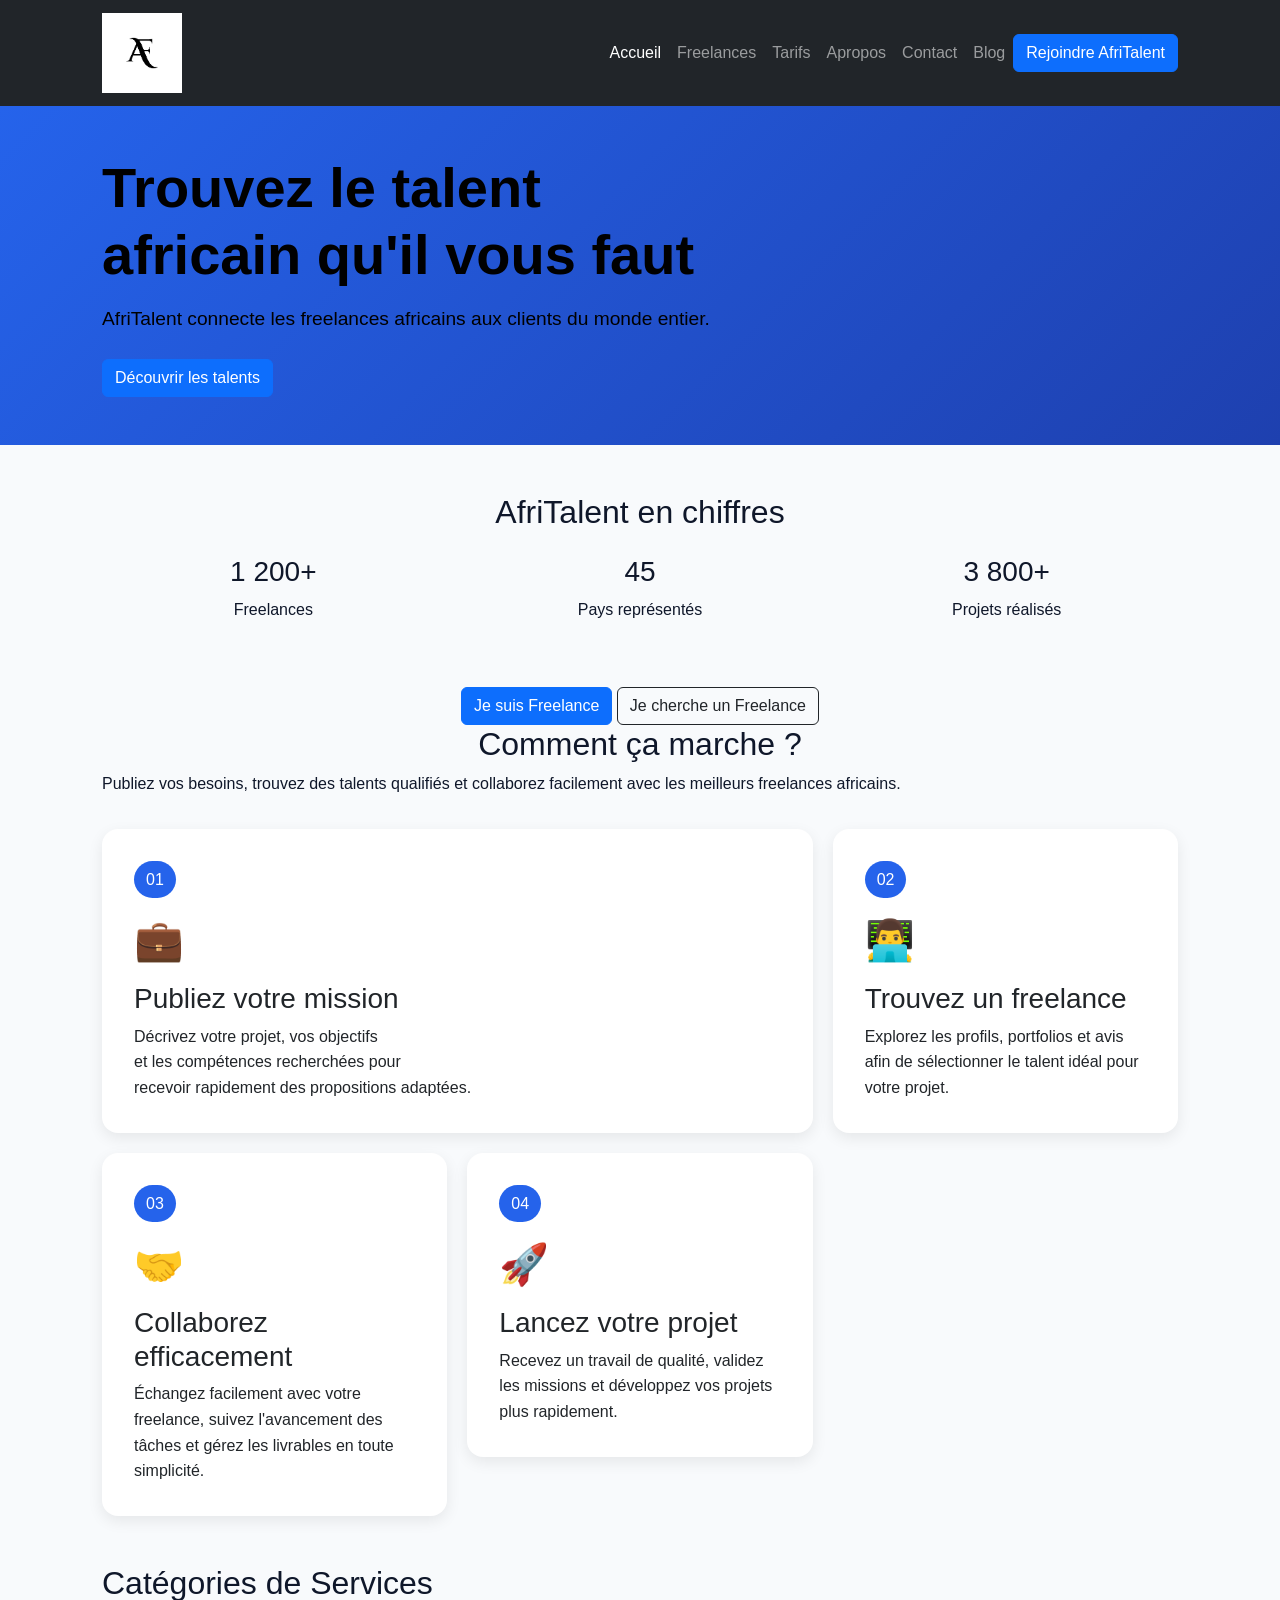
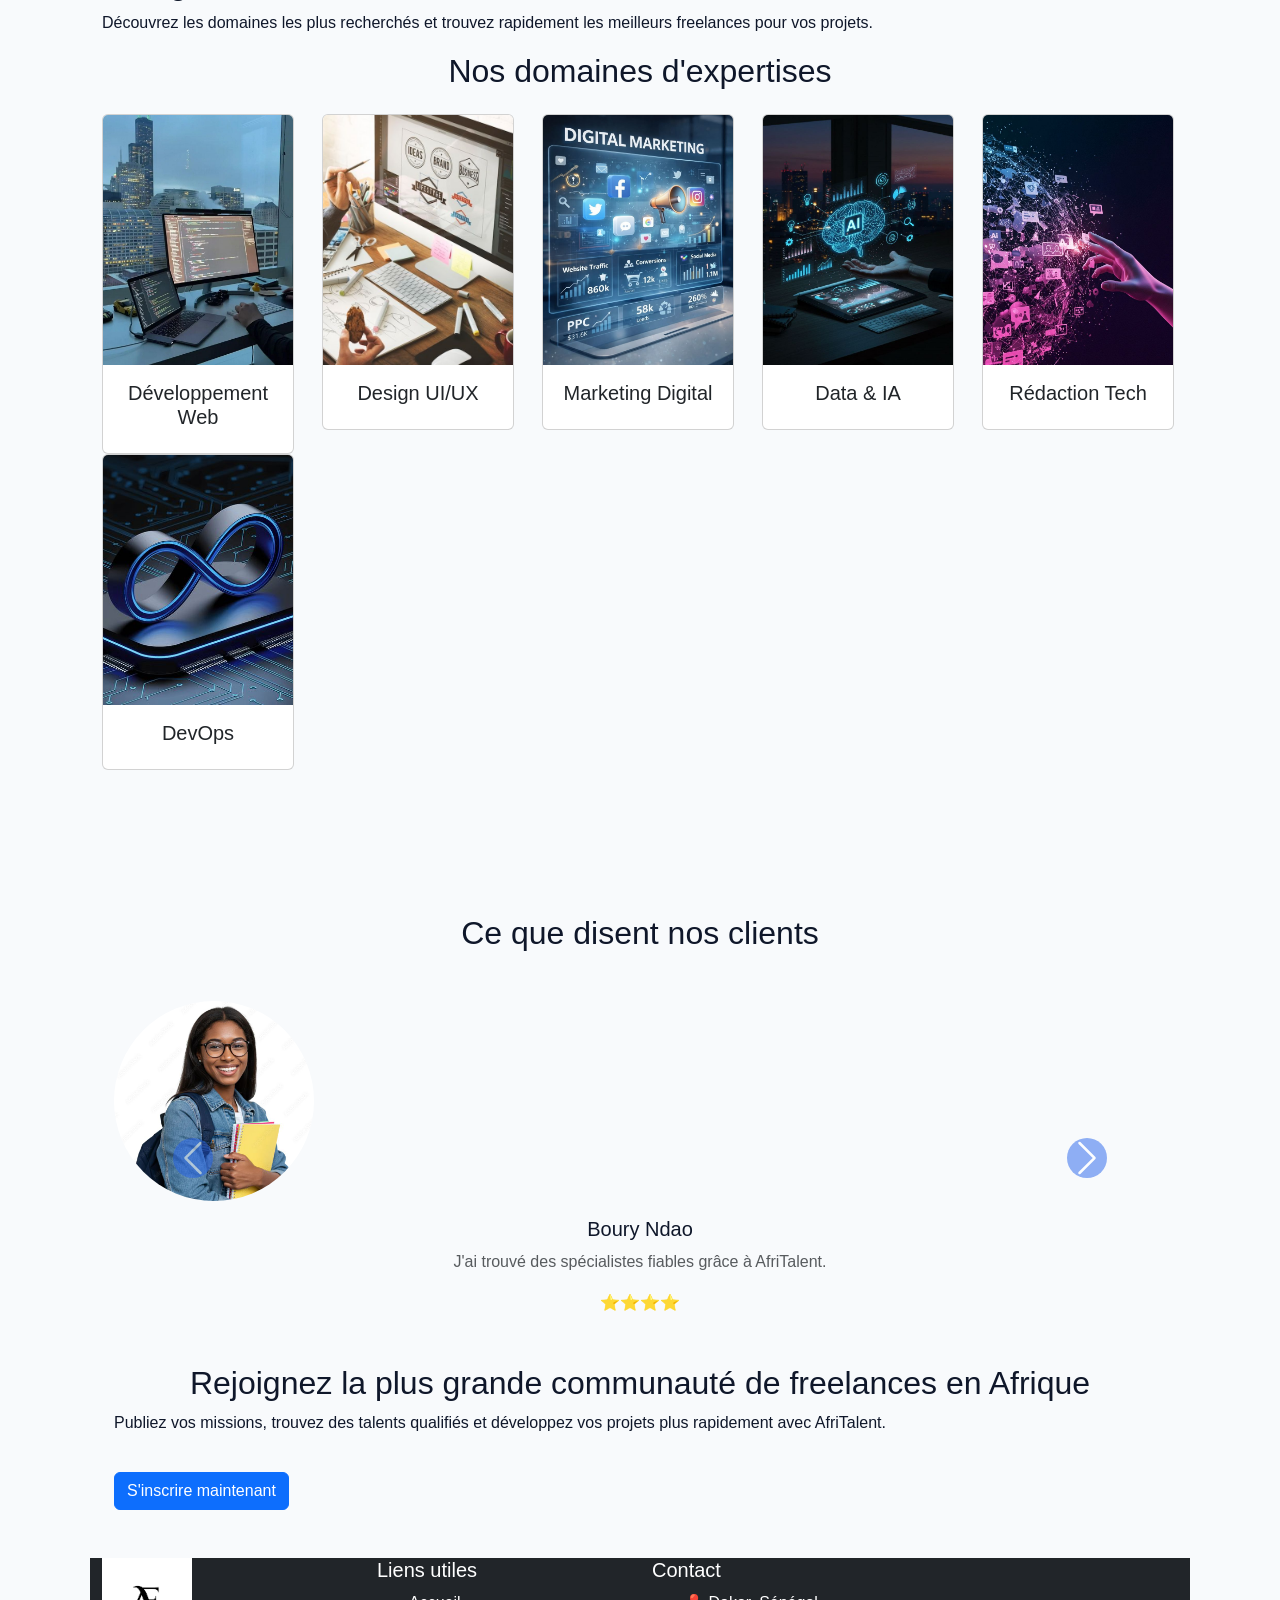
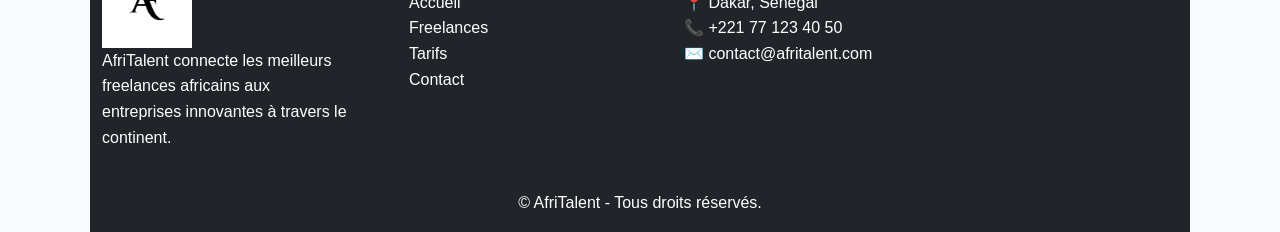
==== commit 598fdb89: "CSS : responsive design mobile et tablette, media queries" ====
--- a/index.html
+++ b/index.html
@@ -26,19 +26,27 @@
  <span class="navbar-toggler-icon"></span>
  </button>
  <div class="collapse navbar-collapse" id="navMenu">
- <ul class="navbar-nav ms-auto">
- <li class="nav-item"><a class="nav-link active"
-href="index.html">Accueil</a></li>
- <li class="nav-item"><a class="nav-link"
-href="freelances.html">Freelances</a></li>
- <li class="nav-item"><a class="nav-link"
-href="tarifs.html">Tarifs</a></li>
- <li class="nav-item"><a class="nav-link" href="about.html">A
-propos</a></li>
- <li class="nav-item"><a class="nav-link"
-href="contact.html">Contact</a></li>
-<li class="nav-item"><a class="nav-link"
-href="blog.html">Blog</a></li>
+  
+<ul class="navbar-nav ms-auto">
+  <li class="nav-item">
+    <a class="nav-link active"href="index.html">Accueil</a>
+  </li>
+  <li class="nav-item">
+    <a class="nav-link"href="freelances.html">Freelances</a>
+  </li>
+ <li class="nav-item">
+    <a class="nav-link"href="tarifs.html">Tarifs</a>
+  </li>
+ <li class="nav-item">
+    <a class="nav-link" href="about.html">Apropos</a>
+  </li>
+ <li class="nav-item">
+    <a class="nav-link"href="contact.html">Contact</a>
+  </li>
+  <li class="nav-item">
+    <a class="nav-link"href="blog.html">Blog</a>
+  </li>
+</ul>
 
 
 
@@ -151,8 +159,8 @@
           </h3>
 
           <p class="card-text">
-            Décrivez votre projet, vos objectifs et les compétences recherchées
-            pour recevoir rapidement des propositions adaptées.
+            Décrivez votre projet, vos objectifs <br> et les compétences recherchées
+            pour <br> recevoir rapidement des propositions adaptées.
           </p>
 
         </div>
@@ -251,7 +259,7 @@
  <h2 class="text-center">Nos domaines d'expertises</h2>
  <div class="row mt-4">
       <div class="col">
-        <div class="card" style="width: 12rem;">
+        <div class="card ziz">
           <img src="images/img3.jpeg" class="card-img-top" alt="" height="250px">
           <div class="card-body">
             <h5 class="card-title text-center">Développement Web</h5>
@@ -259,7 +267,7 @@
         </div>
       </div>
       <div class="col">
-        <div class="card" style="width: 12rem;">
+        <div class="card ziz">
           <img src="images/WhatsApp Image 2026-04-18 at 20.21.44.jpeg" class="card-img-top" alt="" height="250px">
           <div class="card-body">
             <h5 class="card-title text-center">Design UI/UX</h5>
@@ -267,7 +275,7 @@
         </div>
       </div>
       <div class="col">
-        <div class="card" style="width: 12rem;">
+        <div class="card ziz">
           <img src="images/WhatsApp Image 2026-04-18 at 20.21.44 (1).jpeg" class="card-img-top" alt="" height="250px">
           <div class="card-body">
             <h5 class="card-title text-center">Marketing Digital</h5>
@@ -275,7 +283,7 @@
         </div>
       </div>
       <div class="col">
-        <div class="card" style="width: 12rem;">
+        <div class="card ziz">
           <img src="images/ia.jpeg" class="card-img-top" alt="" height="250px">
           <div class="card-body">
             <h5 class="card-title text-center">Data & IA</h5>
@@ -283,7 +291,7 @@
         </div>
       </div>
       <div class="col">
-        <div class="card" style="width: 12rem;">
+        <div class="card ziz">
           <img src="images/red.jpeg" class="card-img-top" alt="" height="250px">
           <div class="card-body">
             <h5 class="card-title text-center">Rédaction Tech</h5>
@@ -291,7 +299,7 @@
         </div>
       </div>
       <div class="col">
-        <div class="card" style="width: 12rem;">
+        <div class="card ziz">
           <img src="images/Dev.jpeg" class="card-img-top" alt="" height="250px">
           <div class="card-body">
             <h5 class="card-title text-center">DevOps</h5>
@@ -311,7 +319,7 @@
 
   <div class="container">
 
-```
+
 <h2 class="text-center mb-5">
   Ce que disent nos clients
 </h2>
@@ -325,7 +333,7 @@
     <div class="carousel-item active">
       <div class="testimonial-card text-center mx-auto">
 
-        <img src="images/tem.jpeg" class="rounded-circle mb-3" width="200" height="200">
+        <img src="images/tem.jpeg" class="rounded-circle mb-3" width="200" height="200" alt="">
 
         <h5>Boury Ndao</h5>
         <p class="text-muted">
@@ -340,7 +348,7 @@
     <div class="carousel-item">
       <div class="testimonial-card text-center mx-auto">
 
-        <img src="images/tem1.jpeg" class="rounded-circle mb-3" width="200" height="200">
+        <img src="images/tem1.jpeg" class="rounded-circle mb-3" width="200" height="200" alt="">
 
         <h5>Souleymane Diene</h5>
         <p class="text-muted">
@@ -358,7 +366,7 @@
         <img src="images/WhatsApp Image 2026-05-12 at 22.22.07.jpeg"
              class="rounded-circle mb-3 img-center"
              width="200"
-             height="200">
+             height="200" alt="">
 
         <h5>Ismaïla Ndoye</h5>
         <p class="text-muted">
@@ -372,11 +380,11 @@
   </div>
 
   <!-- CONTROLES -->
-  <button class="carousel-control-prev" type="button" data-bs-target="#testimonialCarousel" data-bs-slide="prev">
+  <button class="carousel-control-prev" type="button" data-bs-target="#testimonialCarousel" aria-label="precedent" data-bs-slide="prev">
     <span class="carousel-control-prev-icon"></span>
   </button>
 
-  <button class="carousel-control-next" type="button" data-bs-target="#testimonialCarousel" data-bs-slide="next">
+  <button class="carousel-control-next" type="button" data-bs-target="#testimonialCarousel" aria-label="precedent" data-bs-slide="next">
     <span class="carousel-control-next-icon"></span>
   </button>
 
--- a/css/style.css
+++ b/css/style.css
@@ -26,7 +26,9 @@
   --radius-md: 12px;
 }
 
-
+.ziz{
+    width: 12rem;
+}
 
 /* Import Google Fonts */
 @import url('https://fonts.googleapis.com/css2?family=Inter:wght@400;500;600;700&family=Poppins:wght@500;600;700&display=swap');
@@ -131,13 +133,9 @@
 ========================= */
 
 /* HERO */
-
-/* =========================
 TEAM CARDS
-========================= */
-
 .team-card {
-/* background: #ffffff; */
+background: #ffffff;
 border-radius: 16px;
 box-shadow: 0 5px 15px rgba(0,0,0,0.08);
 transition: all 0.3s ease;
@@ -246,9 +244,7 @@
 margin-bottom: 10px;
 }
 
-/* =========================
 SERVICES
-========================= */
 
 #services .card {
 border: none;
@@ -267,9 +263,7 @@
 object-fit: cover;
 }
 
-/* =========================
 VALEURS
-========================= */
 
 .values-section {
 background: var(--color-background);
@@ -312,9 +306,7 @@
 color: var(--color-text-light);
 }
 
-/* =========================
 TEMOIGNAGES
-========================= */
 
 #temoignages .card {
 border: none;
@@ -330,9 +322,7 @@
 padding: 20px;
 }
 
-/* =========================
 CTA
-========================= */
 
 #cta {
 background: linear-gradient(135deg, #2563eb, #1e40af);
@@ -345,13 +335,15 @@
 margin-top: 20px;
 }
 
-/* =========================
-RESPONSIVE
-========================= */
+/* Commit5 */
+
+
+/* RESPONSIVE */
+
 
 @media (max-width: 768px) {
 
-```
+
 #hero .container {
     grid-template-columns: 1fr;
     text-align: center;
@@ -374,9 +366,27 @@
 #services .card {
     width: 100% !important;
 }
-```
-
-}
-
-
- 
+}
+
+/* MOBILE */
+@media (max-width: 375px) {
+
+#hero h1 {
+    font-size: 1.6rem;
+}
+
+#hero p {
+    font-size: 0.9rem;
+}
+}
+
+/* DESKTOP LARGE */
+@media (min-width: 1200px) {
+
+#hero h1 {
+    font-size: 3.5rem;
+}
+.container {
+    max-width: 1100px;
+}
+}
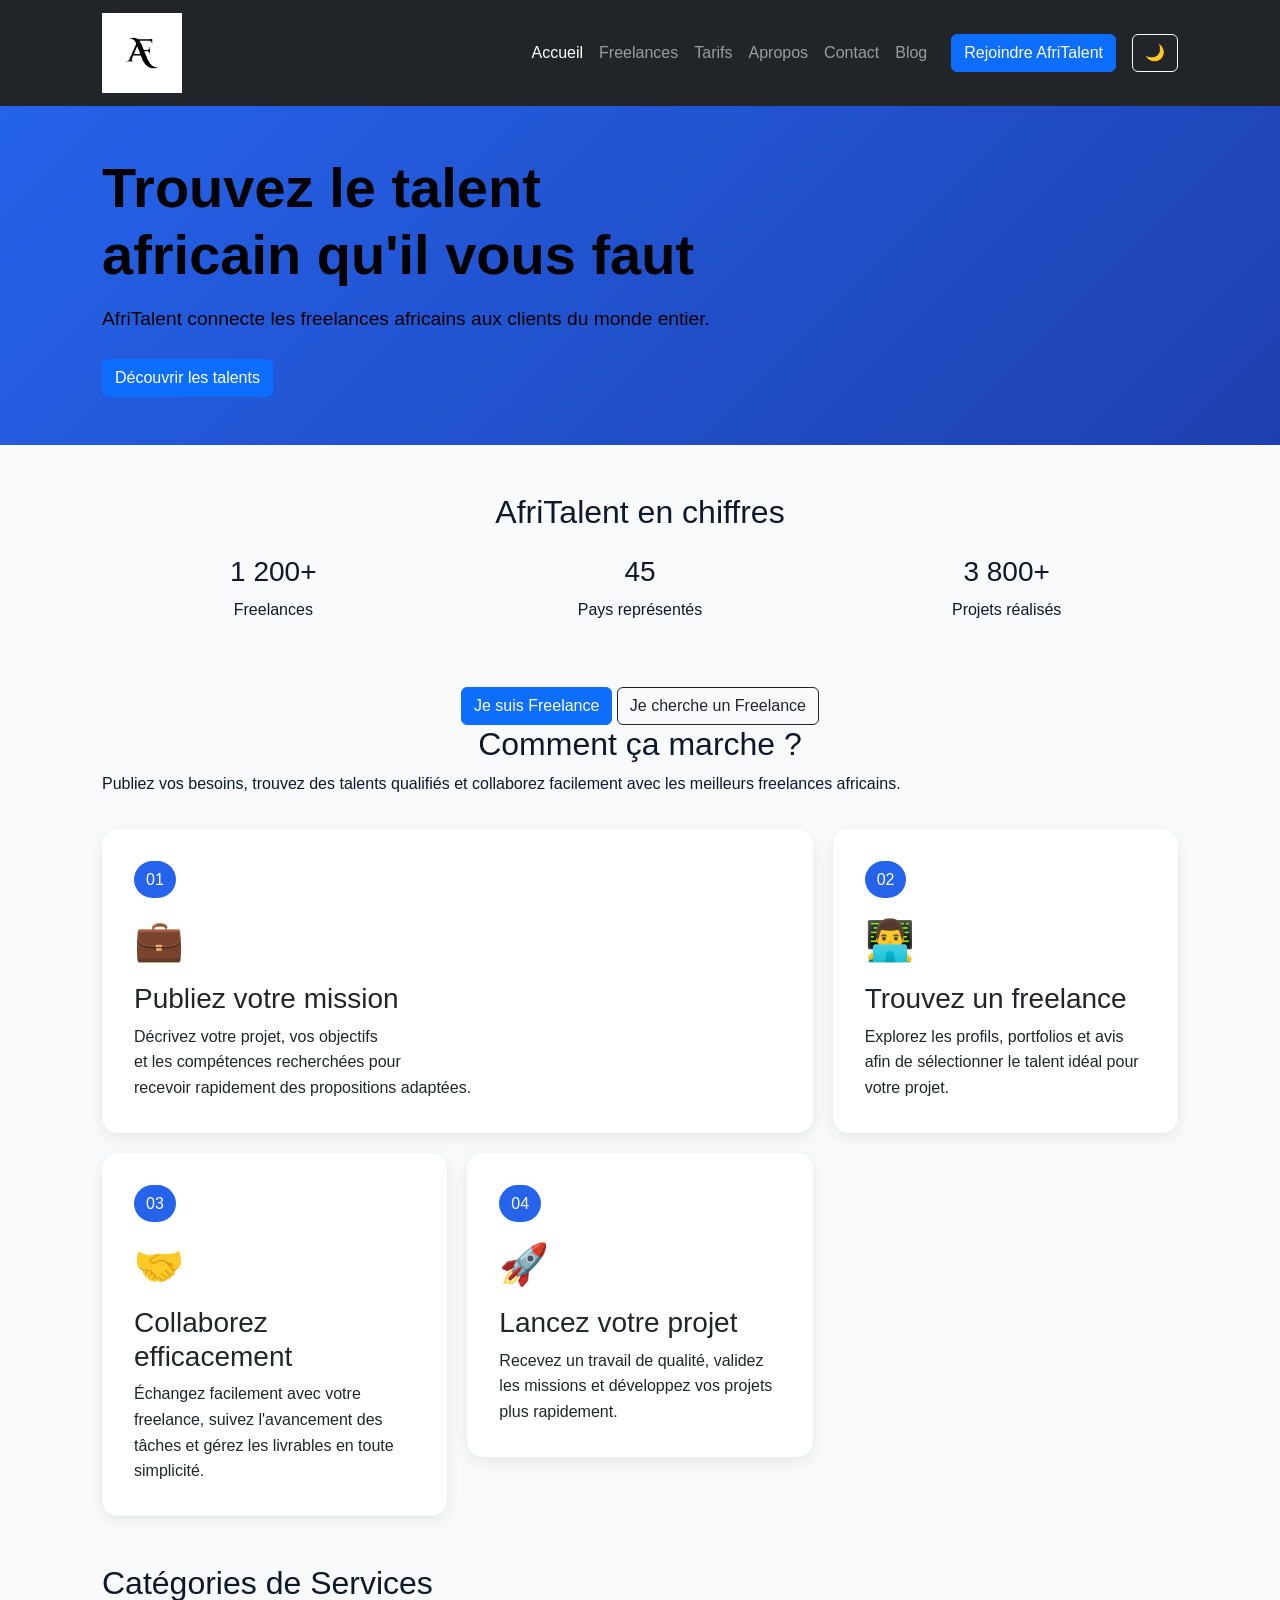
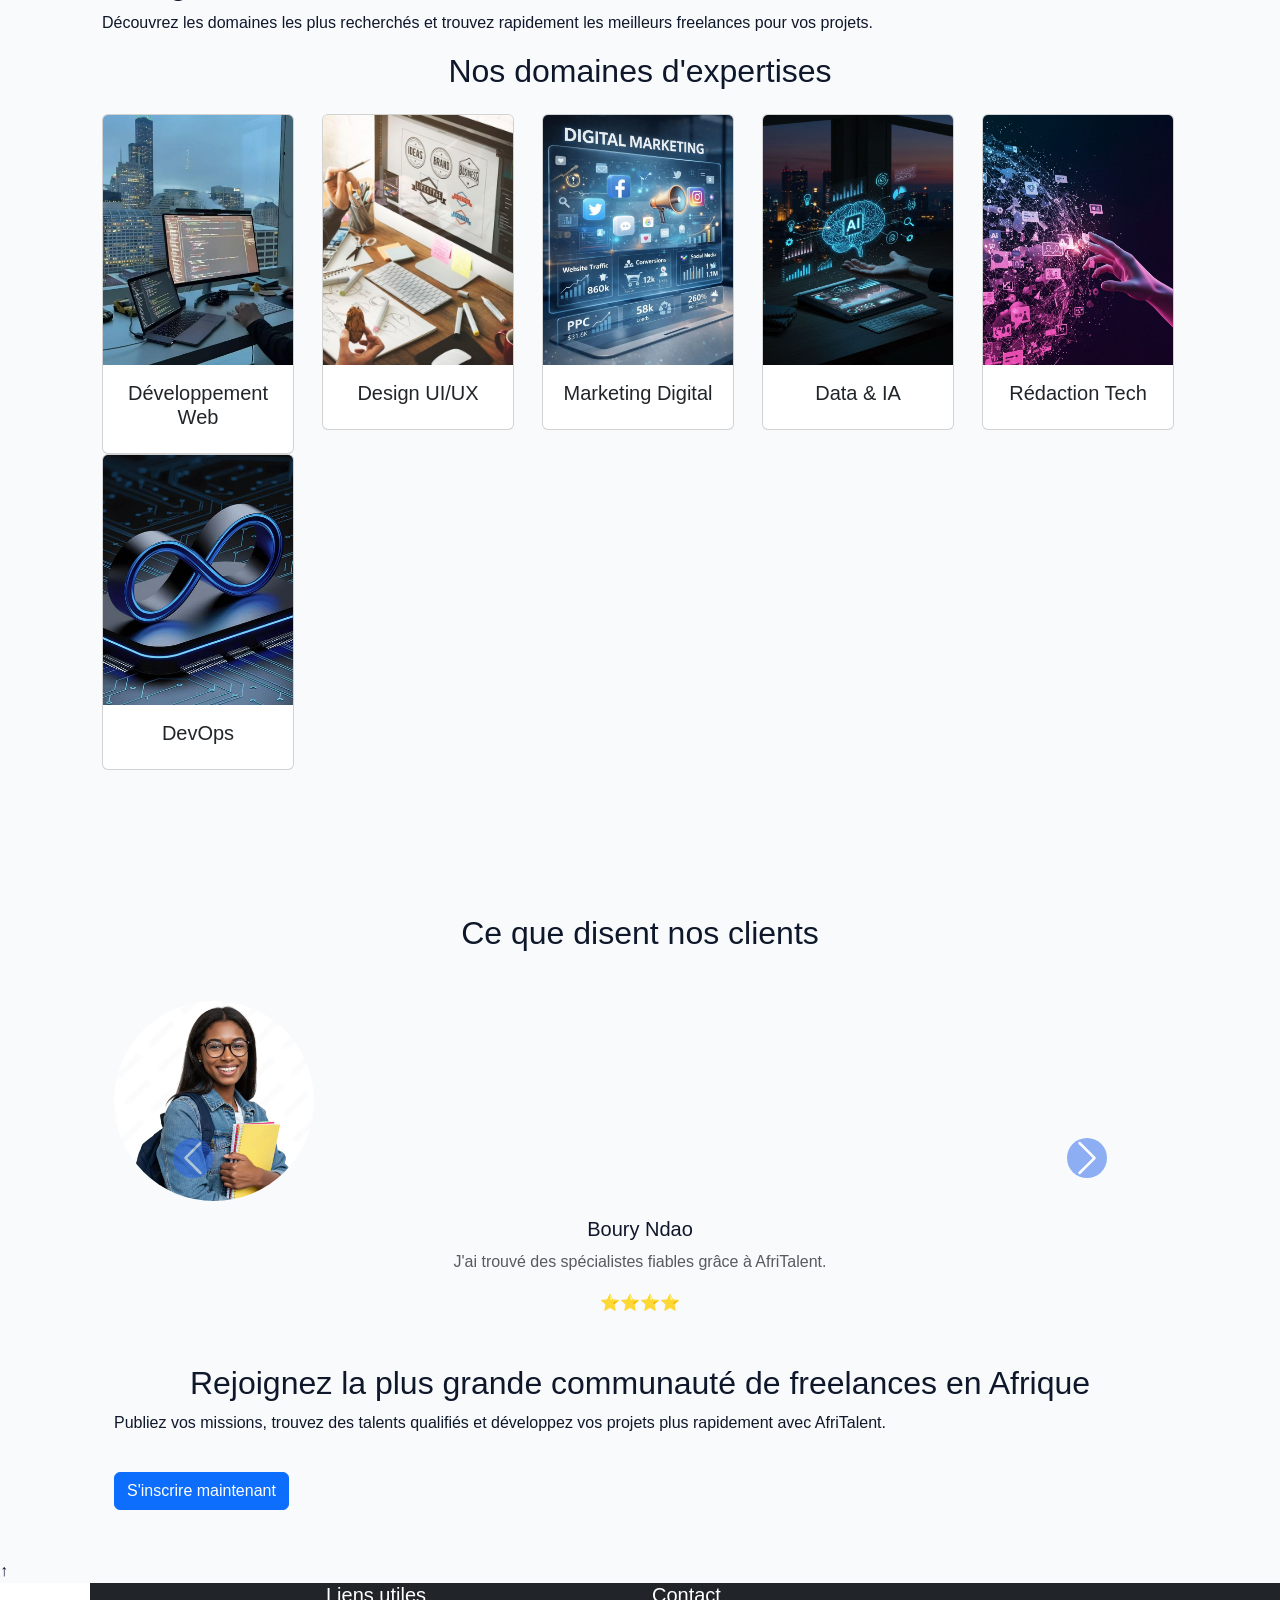
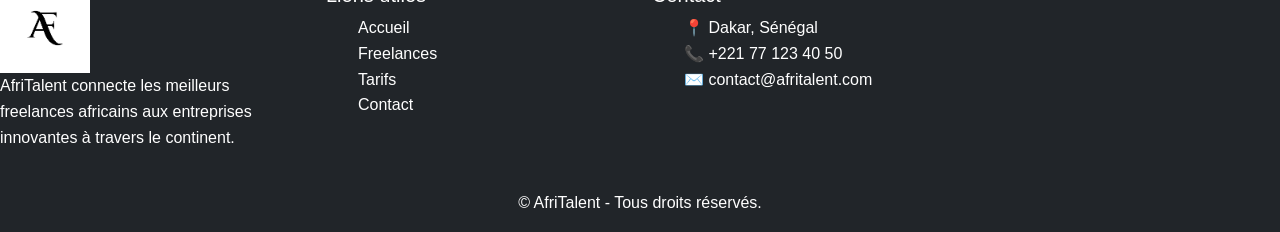
==== commit 3161ec81: "JS : dark mode avec localStorage, navbar dynamique au scroll" ====
--- a/index.html
+++ b/index.html
@@ -15,46 +15,41 @@
  <!-- Le contenu de la page sera ajoute ici -->
   <!-- Navigation Bootstrap commune a toutes les pages -->
  <nav class="navbar navbar-expand-lg navbar-dark bg-dark">
- <div class="container">
- <a class="navbar-brand" href="index.html"><img src="images/logo.png" alt="logo" width="80px"></a>
- <button class="navbar-toggler" type="button"
- data-bs-toggle="collapse"
- data-bs-target="#navMenu"
- aria-controls="navMenu"
- aria-expanded="false"
- aria-label="Toggle navigation">
- <span class="navbar-toggler-icon"></span>
- </button>
- <div class="collapse navbar-collapse" id="navMenu">
-  
-<ul class="navbar-nav ms-auto">
-  <li class="nav-item">
-    <a class="nav-link active"href="index.html">Accueil</a>
-  </li>
-  <li class="nav-item">
-    <a class="nav-link"href="freelances.html">Freelances</a>
-  </li>
- <li class="nav-item">
-    <a class="nav-link"href="tarifs.html">Tarifs</a>
-  </li>
- <li class="nav-item">
-    <a class="nav-link" href="about.html">Apropos</a>
-  </li>
- <li class="nav-item">
-    <a class="nav-link"href="contact.html">Contact</a>
-  </li>
-  <li class="nav-item">
-    <a class="nav-link"href="blog.html">Blog</a>
-  </li>
-</ul>
-
-
-
-<button class="btn btn-primary">Rejoindre AfriTalent</button>
- </ul>
- </div>
- </div>
- </nav>
+  <div class="container">
+
+    <a class="navbar-brand" href="index.html">
+      <img src="images/logo.png" alt="logo" width="80px">
+    </a>
+
+    <button class="navbar-toggler" type="button"
+      aria-label="nav"
+      data-bs-toggle="collapse"
+      data-bs-target="#navMenu">
+      <span class="navbar-toggler-icon"></span>
+    </button>
+
+    <div class="collapse navbar-collapse" id="navMenu">
+
+      <ul class="navbar-nav ms-auto">
+        <li class="nav-item"><a class="nav-link active" href="index.html">Accueil</a></li>
+        <li class="nav-item"><a class="nav-link" href="freelances.html">Freelances</a></li>
+        <li class="nav-item"><a class="nav-link" href="tarifs.html">Tarifs</a></li>
+        <li class="nav-item"><a class="nav-link" href="about.html">Apropos</a></li>
+        <li class="nav-item"><a class="nav-link" href="contact.html">Contact</a></li>
+        <li class="nav-item"><a class="nav-link" href="blog.html">Blog</a></li>
+      </ul>
+
+      <button class="btn btn-primary ms-3">
+        Rejoindre AfriTalent
+      </button>
+
+      <button id="themeToggle" class="btn btn-outline-light ms-3">
+        🌙
+      </button>
+
+    </div>
+  </div>
+</nav>
 
  <!-- Contenu principal -->
  <main>
@@ -418,13 +413,11 @@
  </div>
  </section>
  </main>
- 
-
-<footer id="footer">
-
-  <div class="container">
-
-    <div class="row bg-dark">
+  <a href="#">↑</a>
+
+<footer id="footer" class="row bg-dark">
+
+  <!-- <div class="container"> -->
 
       <div class="col-lg-3 col-md-6 mb-4">
 
@@ -505,7 +498,7 @@
         </p>
     </div>
     </div>
-  </div>
+  <!-- </div> -->
 
 </footer>
 
--- a/css/style.css
+++ b/css/style.css
@@ -389,4 +389,52 @@
 .container {
     max-width: 1100px;
 }
+}
+
+/* =========================
+   DARK MODE
+========================= */
+
+body.dark-mode{
+    background-color: black;
+    color:white;
+}
+
+body.dark-mode .card{
+    background:#1f1f1f;
+    color:white;
+}
+
+body.dark-mode .navbar{
+    background:#000 !important;
+}
+
+body.dark-mode footer{
+    background: red !important;
+}
+
+   NAVBAR SCROLL
+
+.navbar{
+    transition:all .3s ease;
+}
+
+.navbar.scrolled{
+    background:#000 !important;
+    box-shadow:0 4px 12px rgba(0,0,0,.2);
+    padding-top:5px;
+    padding-bottom:5px;
+}
+
+   /* BACK TO TOP */
+
+#backToTop{
+    position:fixed;
+    bottom:20px;
+    right:20px;
+    display:none;
+    z-index:999;
+    border-radius:50%;
+    width:50px;
+    height:50px;
 }
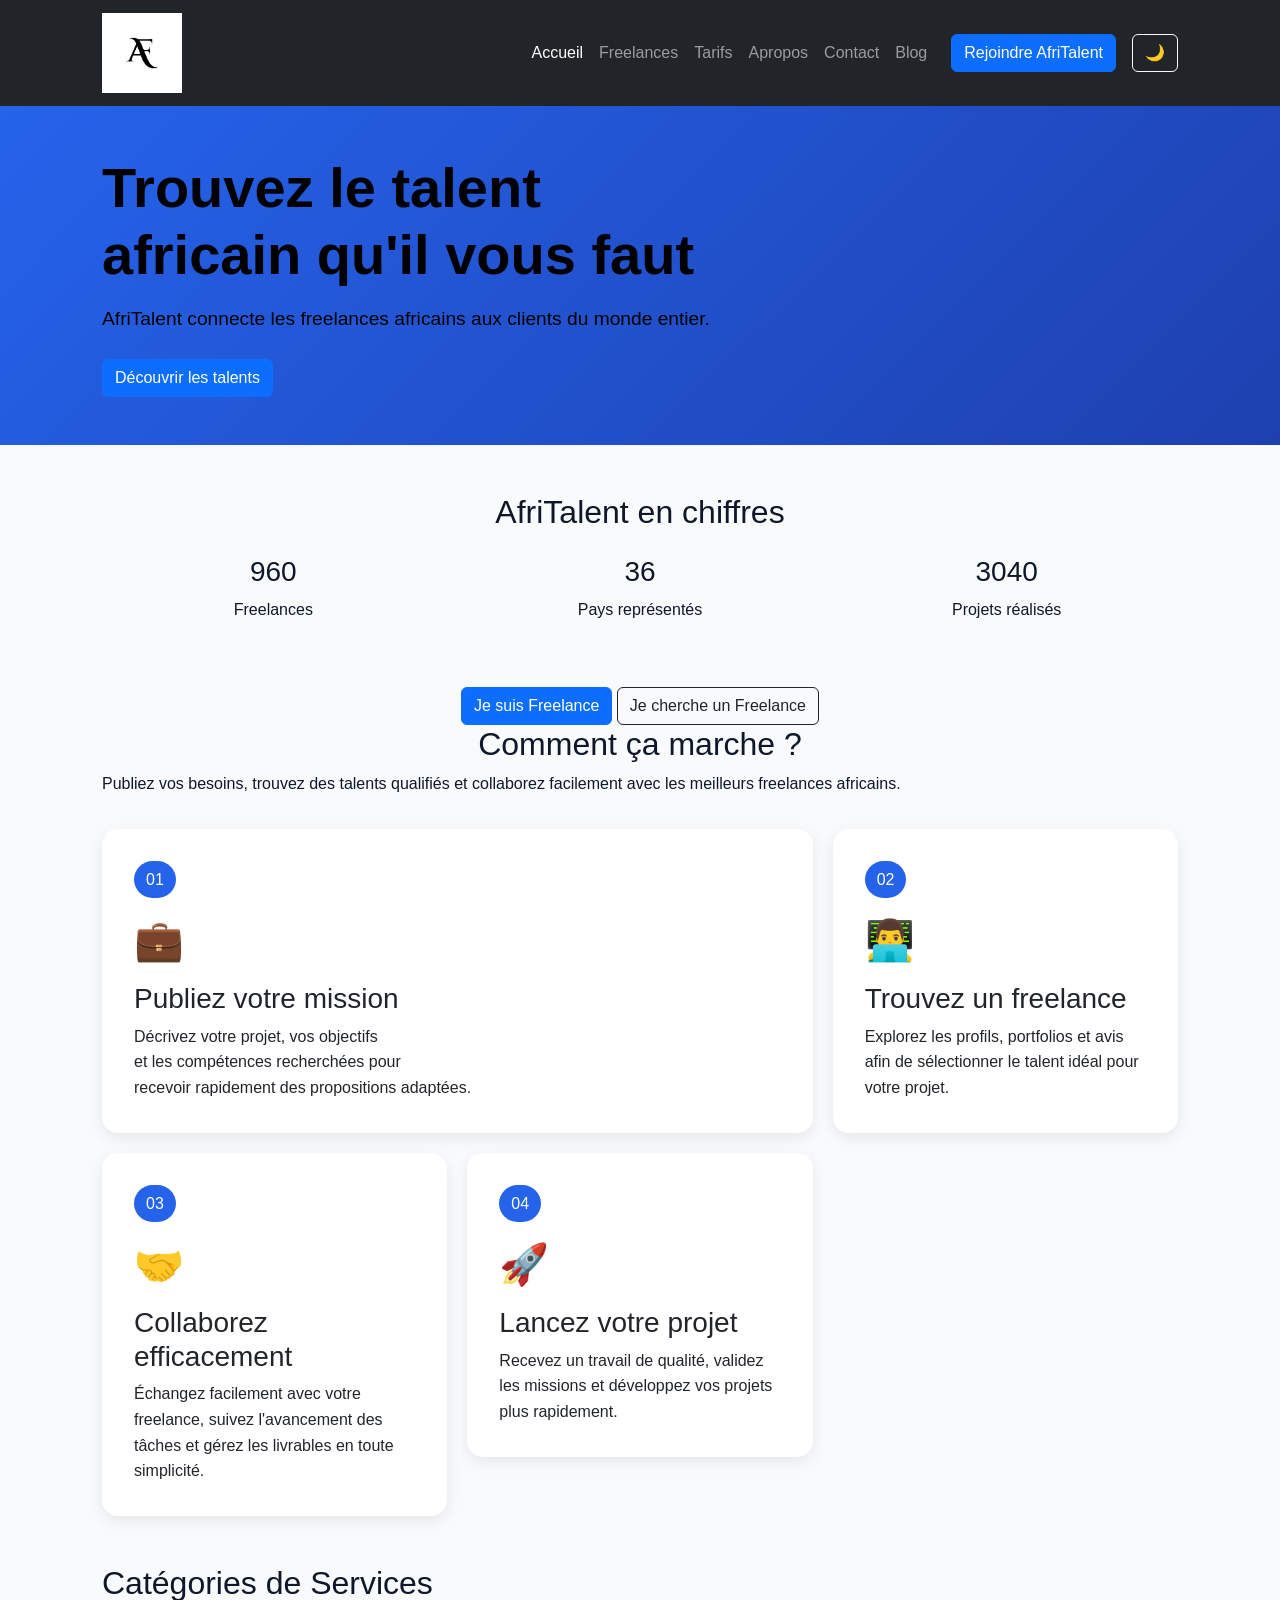
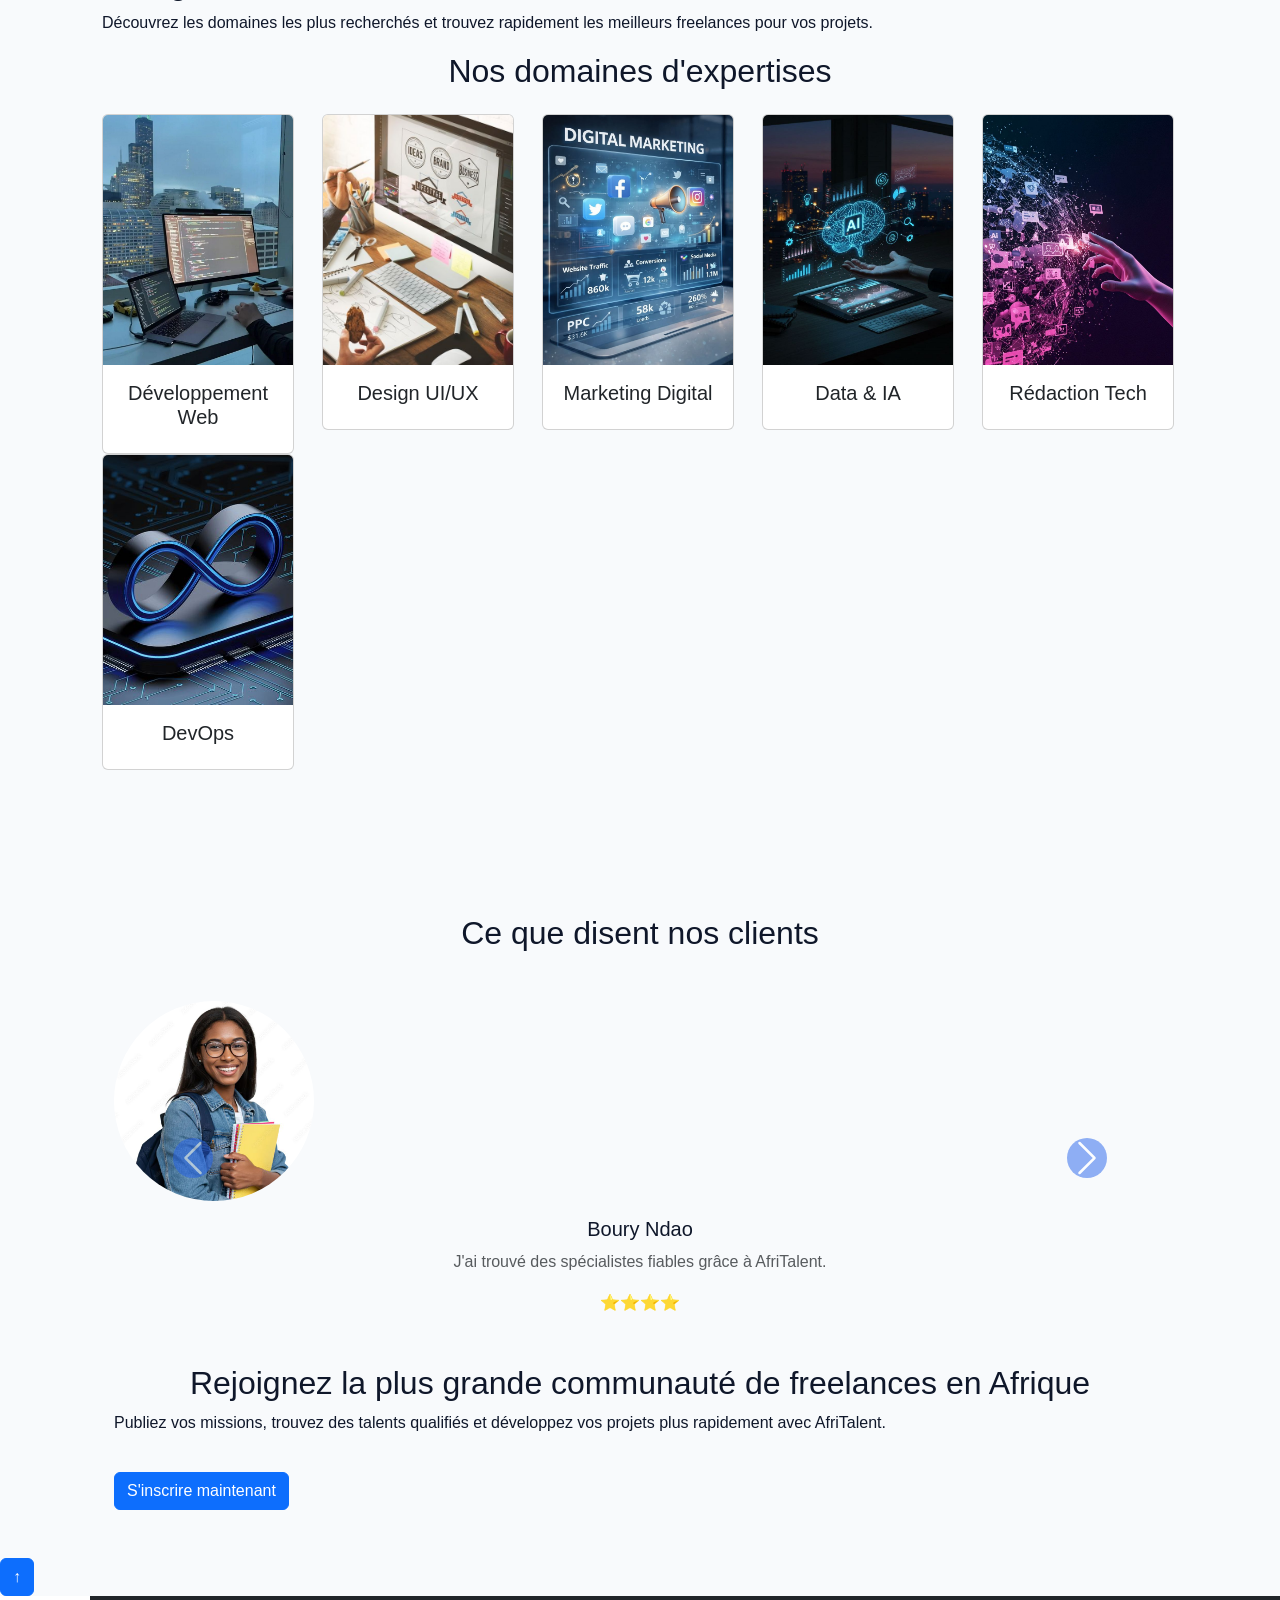
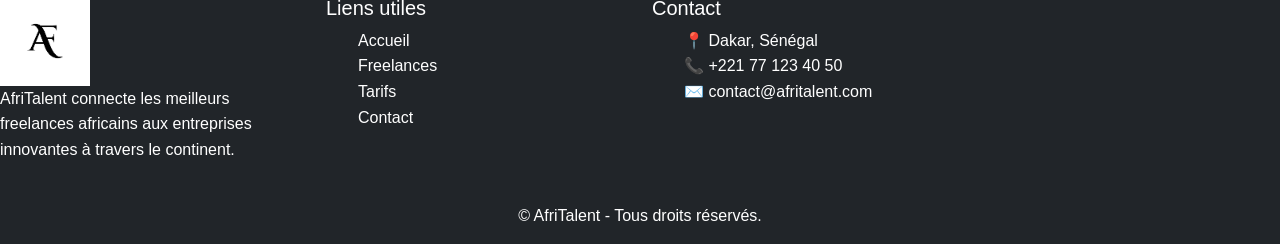
==== commit 4e140540: "JS : compteurs animés au scroll et animations fade-in des sections" ====
--- a/index.html
+++ b/index.html
@@ -53,7 +53,7 @@
 
  <!-- Contenu principal -->
  <main>
-<section id="hero">
+<section id="hero" class="fade-section">
   <div class="container py-5 hero-grid">
 
 <div class="hero-text">
@@ -70,7 +70,7 @@
 
 <!-- STATISTIQUES -->
 
-<section id="statistiques">
+<section id="statistiques" class="fade-section">
   <div class="container py-5">
 
 <h2 class="text-center mb-4">AfriTalent en chiffres</h2>
@@ -79,21 +79,21 @@
 
   <div class="col-md-4">
     <div class="stat-card">
-      <h3>1 200+</h3>
+      <h3 class="counter" data-target="1200">1 200+</h3>
       <p>Freelances</p>
     </div>
   </div>
 
   <div class="col-md-4">
     <div class="stat-card">
-      <h3>45</h3>
+      <h3 class="counter" data-target="45">45</h3>
       <p>Pays représentés</p>
     </div>
   </div>
 
   <div class="col-md-4">
     <div class="stat-card">
-      <h3>3 800+</h3>
+      <h3 class="counter" data-target="3800">3 800+</h3>
       <p>Projets réalisés</p>
     </div>
   </div>
@@ -116,8 +116,7 @@
   </div>
 
 
-
-<section id="comment-ca-marche">
+<section id="comment-ca-marche" class="fade-section">
 
   <div class="container">
 
@@ -237,7 +236,7 @@
 </section>
 </section>
  
- <section id="services">
+ <section id="services" class="fade-section">
  <div class="container py-5">
   <div class="section-title">
 
@@ -306,7 +305,7 @@
  </section>
  
 
- <section id="temoignages">
+ <section id="temoignages" class="fade-section">
  <div class="container py-5">
 
 
@@ -390,7 +389,7 @@
 </section>
 
 
-<section id="cta">
+<section id="cta" class="fade-section">
   <div class="cta-overlay">
     <div class="container">
       <div class="cta-content">
@@ -413,7 +412,9 @@
  </div>
  </section>
  </main>
-  <a href="#">↑</a>
+ <a href="#" class="back-to-top btn btn-primary">
+  ↑
+</a>
 
 <footer id="footer" class="row bg-dark">
 
--- a/css/style.css
+++ b/css/style.css
@@ -406,11 +406,11 @@
 }
 
 body.dark-mode .navbar{
-    background:#000 !important;
+    background: gray !important;
 }
 
 body.dark-mode footer{
-    background: red !important;
+    background: gray !important;
 }
 
    NAVBAR SCROLL
@@ -428,13 +428,21 @@
 
    /* BACK TO TOP */
 
-#backToTop{
-    position:fixed;
-    bottom:20px;
-    right:20px;
+.backToTop{
     display:none;
-    z-index:999;
     border-radius:50%;
     width:50px;
     height:50px;
+}
+
+/* Commit7 */
+.fade-section{
+  opacity: 0;
+  transform: translateY(40px);
+  transition: all 0.8s ease;
+}
+
+.fade-section.visible{
+  opacity: 1;
+  transform: translateY(0);
 }
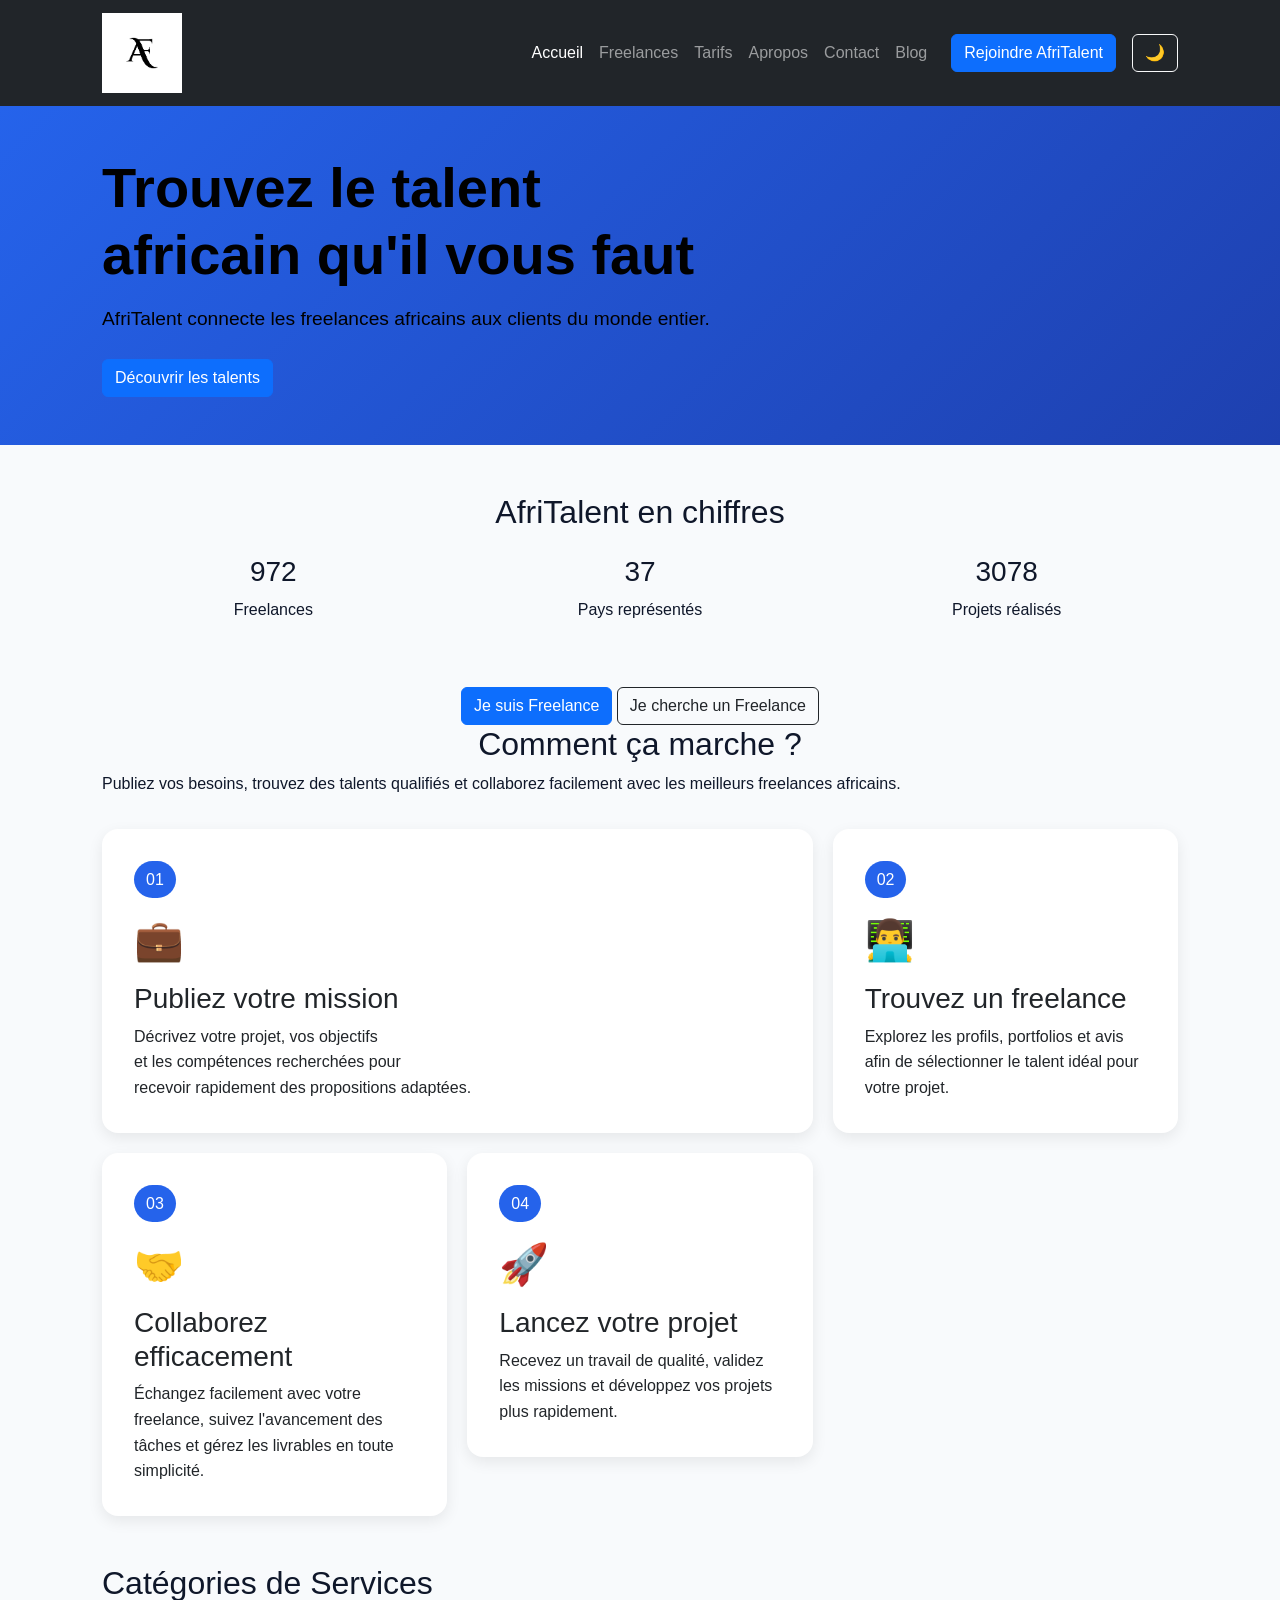
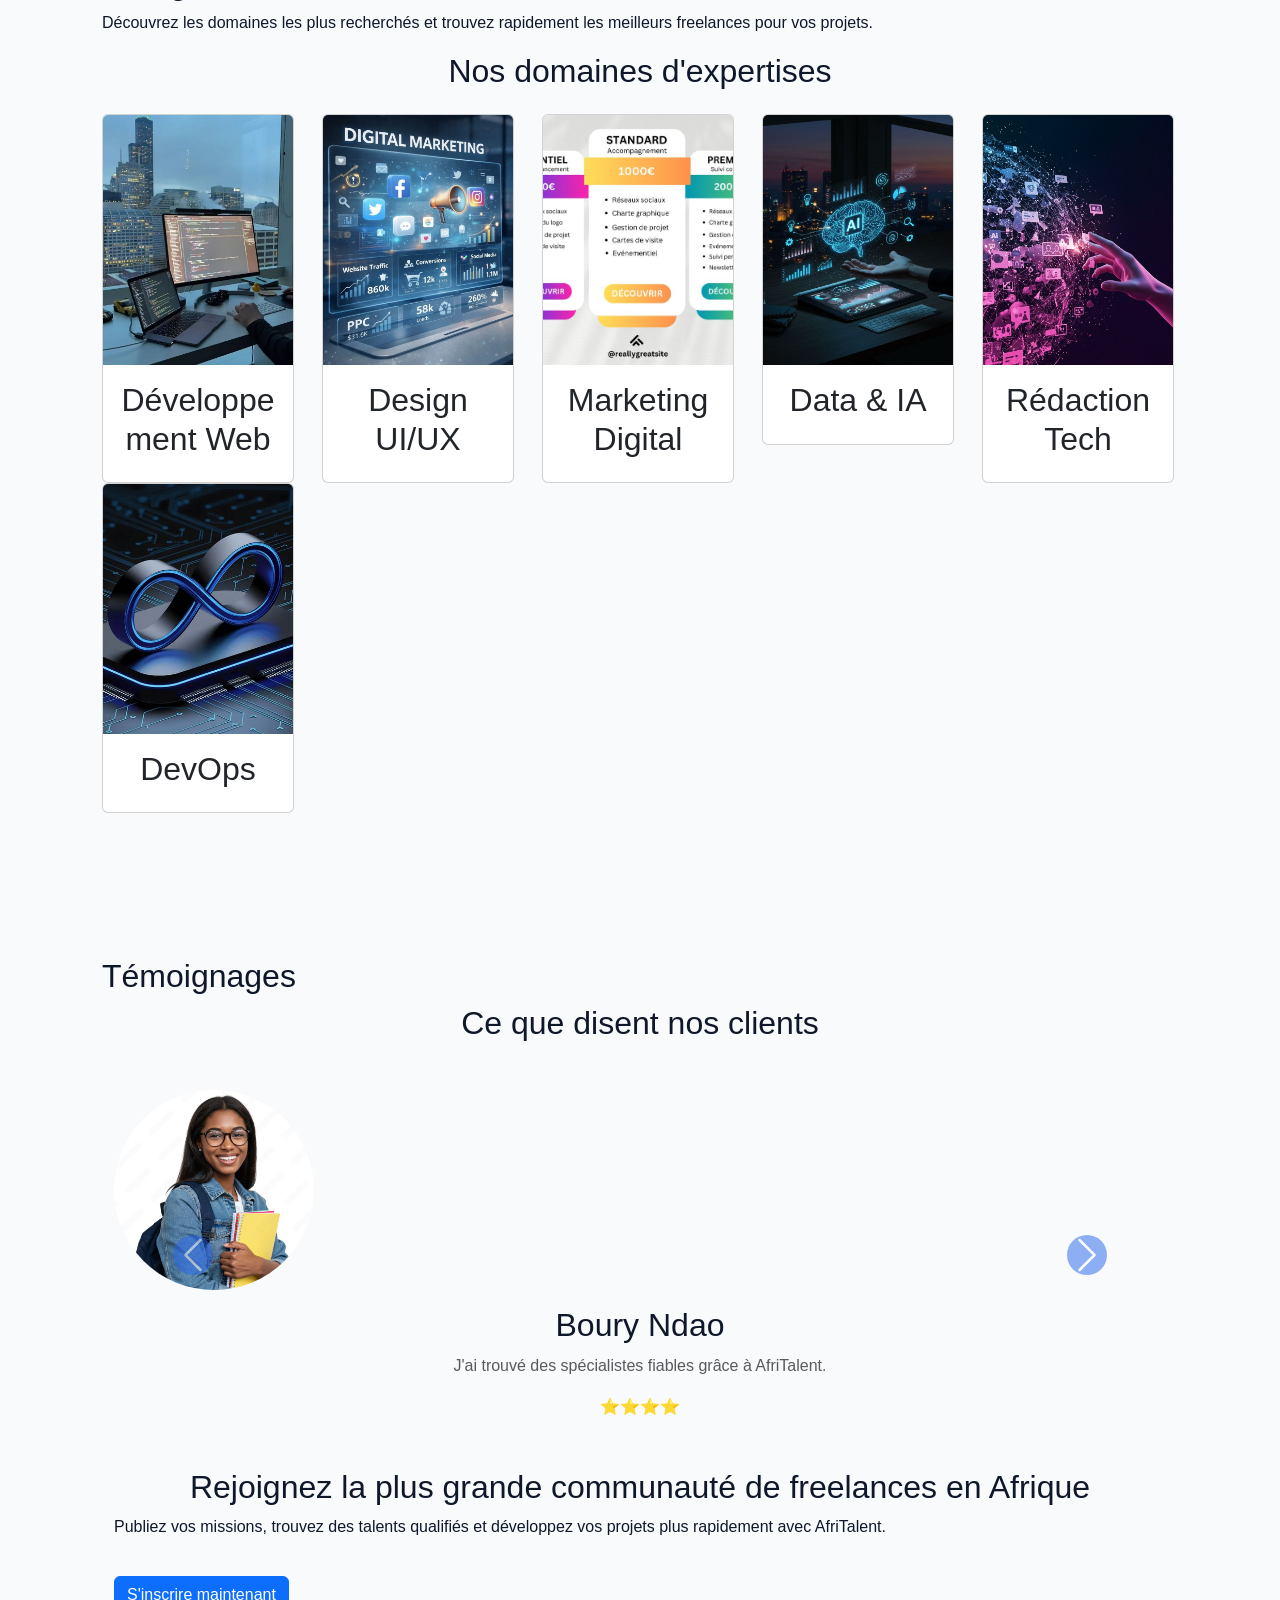
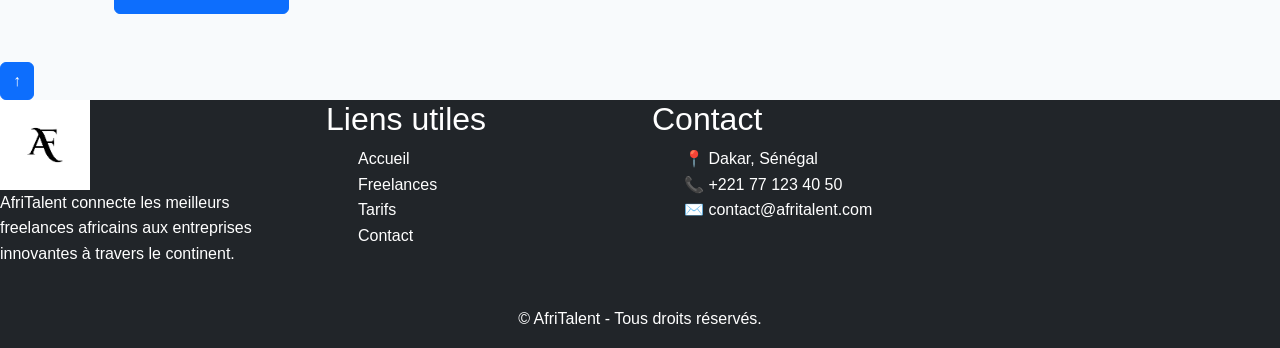
==== commit c286b82e: "Finalisation : corrections responsive, optimisation du code et commentaires" ====
--- a/index.html
+++ b/index.html
@@ -18,7 +18,7 @@
   <div class="container">
 
     <a class="navbar-brand" href="index.html">
-      <img src="images/logo.png" alt="logo" width="80px">
+      <img src="images/logo.png" alt="logo" width="80">
     </a>
 
     <button class="navbar-toggler" type="button"
@@ -234,7 +234,7 @@
     </div>
   </div>
 </section>
-</section>
+<!-- </section> -->
  
  <section id="services" class="fade-section">
  <div class="container py-5">
@@ -254,49 +254,49 @@
  <div class="row mt-4">
       <div class="col">
         <div class="card ziz">
-          <img src="images/img3.jpeg" class="card-img-top" alt="" height="250px">
+          <img src="images/img3.jpeg" class="card-img-top" alt="" height="250">
           <div class="card-body">
-            <h5 class="card-title text-center">Développement Web</h5>
+            <h2 class="card-title text-center">Développement Web</h2>
           </div>
         </div>
       </div>
       <div class="col">
         <div class="card ziz">
-          <img src="images/WhatsApp Image 2026-04-18 at 20.21.44.jpeg" class="card-img-top" alt="" height="250px">
+          <img src="images/ndoye.jpeg" class="card-img-top" alt="" height="250">
           <div class="card-body">
-            <h5 class="card-title text-center">Design UI/UX</h5>
+            <h2 class="card-title text-center">Design UI/UX</h2>
           </div>
         </div>
       </div>
       <div class="col">
         <div class="card ziz">
-          <img src="images/WhatsApp Image 2026-04-18 at 20.21.44 (1).jpeg" class="card-img-top" alt="" height="250px">
+          <img src="images/Azi.jpeg" class="card-img-top" alt="" height="250">
           <div class="card-body">
-            <h5 class="card-title text-center">Marketing Digital</h5>
+            <h2 class="card-title text-center">Marketing Digital</h2>
           </div>
         </div>
       </div>
       <div class="col">
         <div class="card ziz">
-          <img src="images/ia.jpeg" class="card-img-top" alt="" height="250px">
+          <img src="images/ia.jpeg" class="card-img-top" alt="" height="250">
           <div class="card-body">
-            <h5 class="card-title text-center">Data & IA</h5>
+            <h2 class="card-title text-center">Data & IA</h2>
           </div>
         </div>
       </div>
       <div class="col">
         <div class="card ziz">
-          <img src="images/red.jpeg" class="card-img-top" alt="" height="250px">
+          <img src="images/red.jpeg" class="card-img-top" alt="" height="250">
           <div class="card-body">
-            <h5 class="card-title text-center">Rédaction Tech</h5>
+            <h2 class="card-title text-center">Rédaction Tech</h2>
           </div>
         </div>
       </div>
       <div class="col">
         <div class="card ziz">
-          <img src="images/Dev.jpeg" class="card-img-top" alt="" height="250px">
+          <img src="images/Dev.jpeg" class="card-img-top" alt="" height="250">
           <div class="card-body">
-            <h5 class="card-title text-center">DevOps</h5>
+            <h2 class="card-title text-center">DevOps</h2>
           </div>
         </div>
       </div>
@@ -309,8 +309,8 @@
  <div class="container py-5">
 
 
-    <section id="temoignages" class="py-5">
-
+    <section id="temoignage" class="py-5">
+      <h2>Témoignages</h2>
   <div class="container">
 
 
@@ -329,7 +329,7 @@
 
         <img src="images/tem.jpeg" class="rounded-circle mb-3" width="200" height="200" alt="">
 
-        <h5>Boury Ndao</h5>
+        <h2>Boury Ndao</h2>
         <p class="text-muted">
           J'ai trouvé des spécialistes fiables grâce à AfriTalent.
         </p>
@@ -344,7 +344,7 @@
 
         <img src="images/tem1.jpeg" class="rounded-circle mb-3" width="200" height="200" alt="">
 
-        <h5>Souleymane Diene</h5>
+        <h2>Souleymane Diene</h2>
         <p class="text-muted">
           Plateforme rapide et efficace pour recruter des talents.
         </p>
@@ -357,12 +357,12 @@
     <div class="carousel-item">
       <div class="testimonial-card text-center mx-auto">
 
-        <img src="images/WhatsApp Image 2026-05-12 at 22.22.07.jpeg"
+        <img src="images/tem.jpeg"
              class="rounded-circle mb-3 img-center"
              width="200"
              height="200" alt="">
 
-        <h5>Ismaïla Ndoye</h5>
+        <h2>Ismaïla Ndoye</h2>
         <p class="text-muted">
           J'ai trouvé un développeur compétent en 48h.
         </p>
@@ -441,9 +441,9 @@
 
       <div class="col-lg-3 col-md-6 mb-4 text-white">
 
-        <h5 class="text-white">
+        <h2 class="text-white">
           Liens utiles
-        </h5>
+        </h2>
 
         <ul class="footer-links">
 
@@ -469,9 +469,9 @@
 
       <div class="col-lg-3 col-md-6 mb-4 text-white">
 
-        <h5>
+        <h2>
           Contact
-        </h5>
+        </h2>
 
         <ul class="footer-contact">
 
@@ -498,7 +498,7 @@
           © <span id="year"></span> AfriTalent - Tous droits réservés.
         </p>
     </div>
-    </div>
+    <!-- </div> -->
   <!-- </div> -->
 
 </footer>
